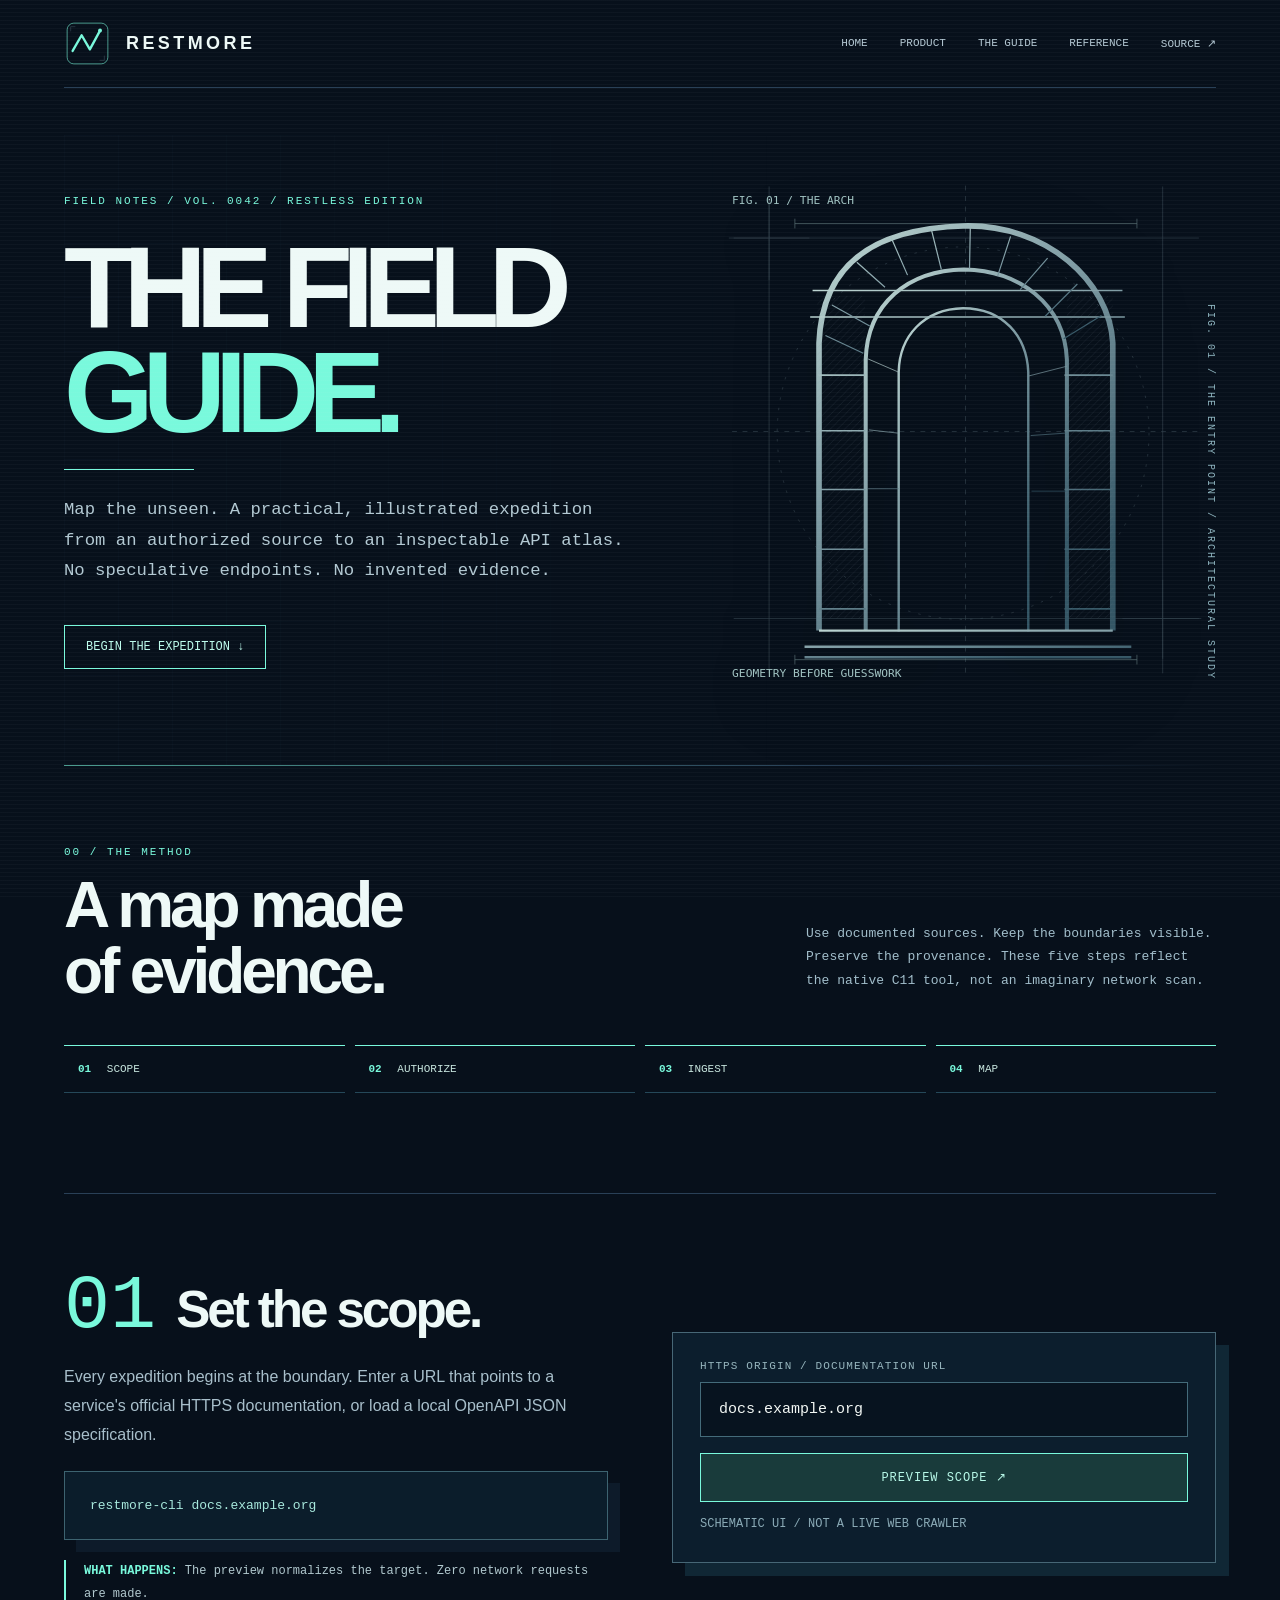
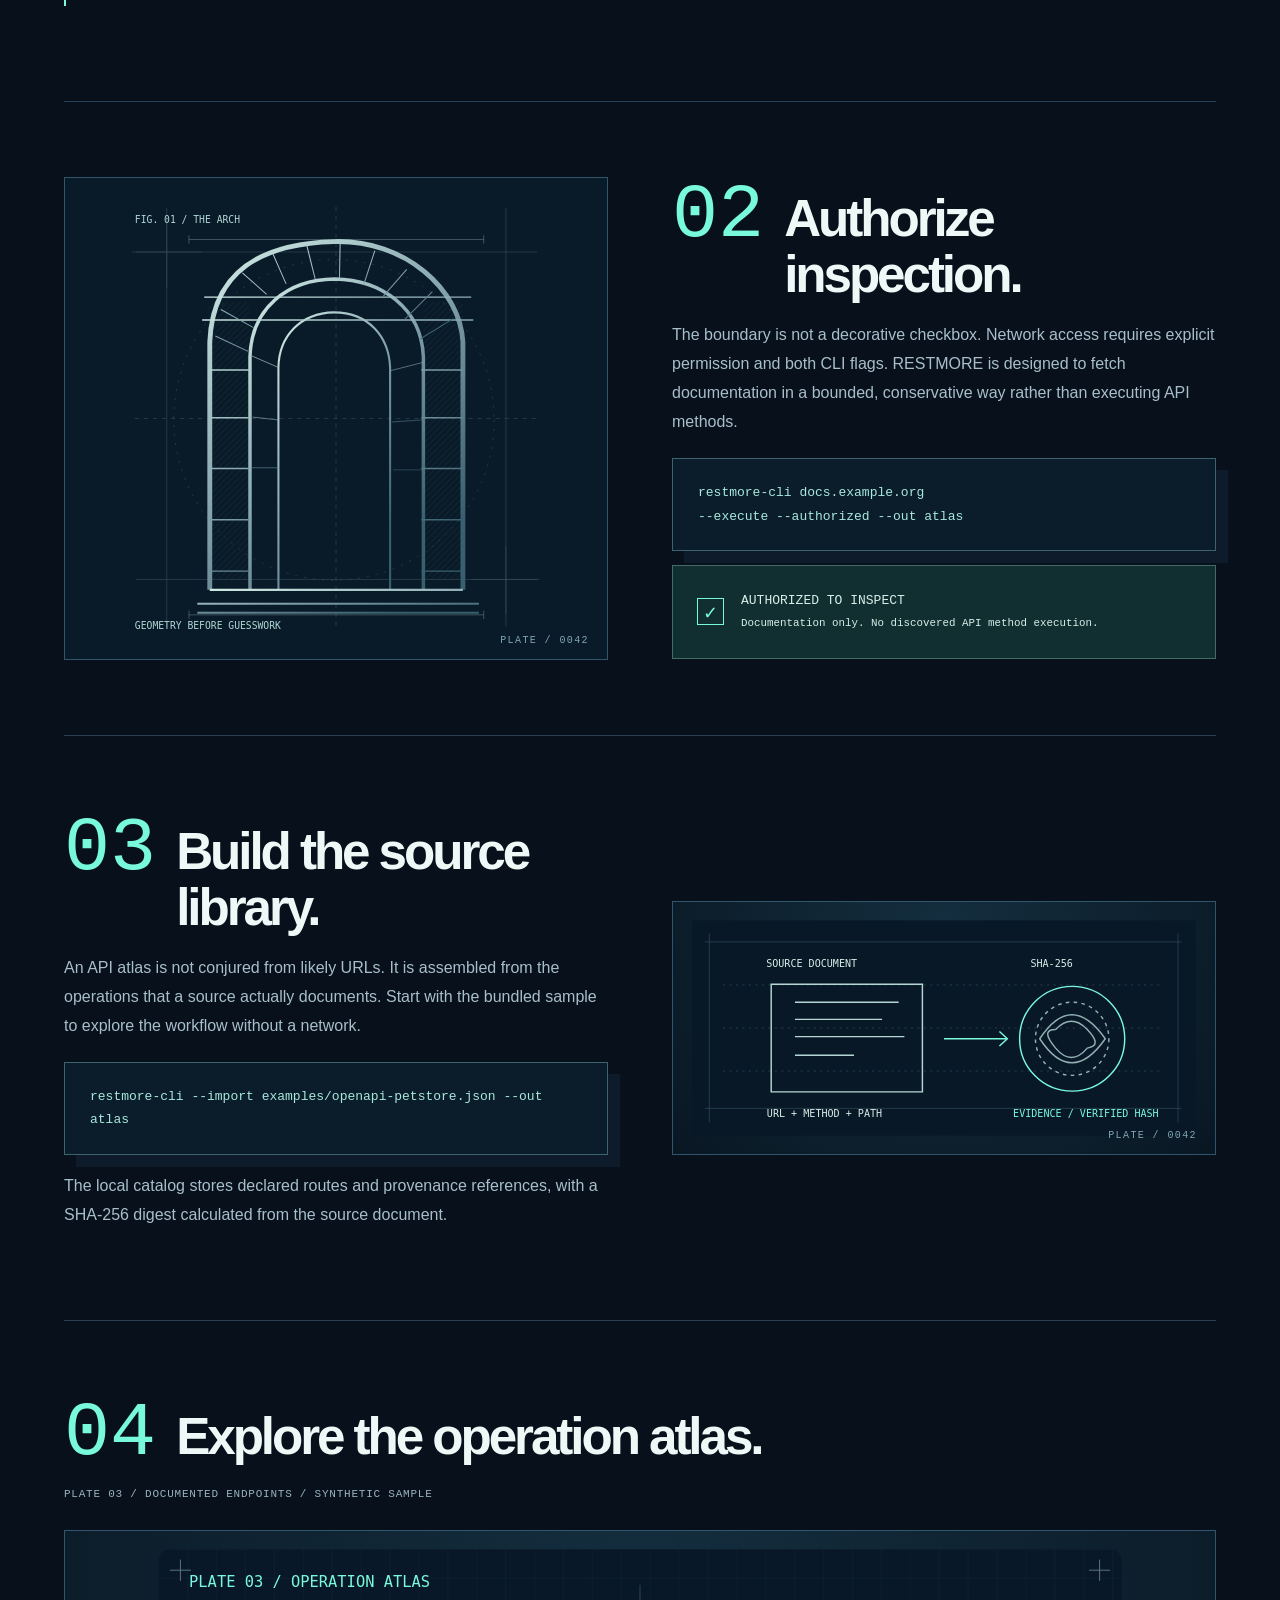
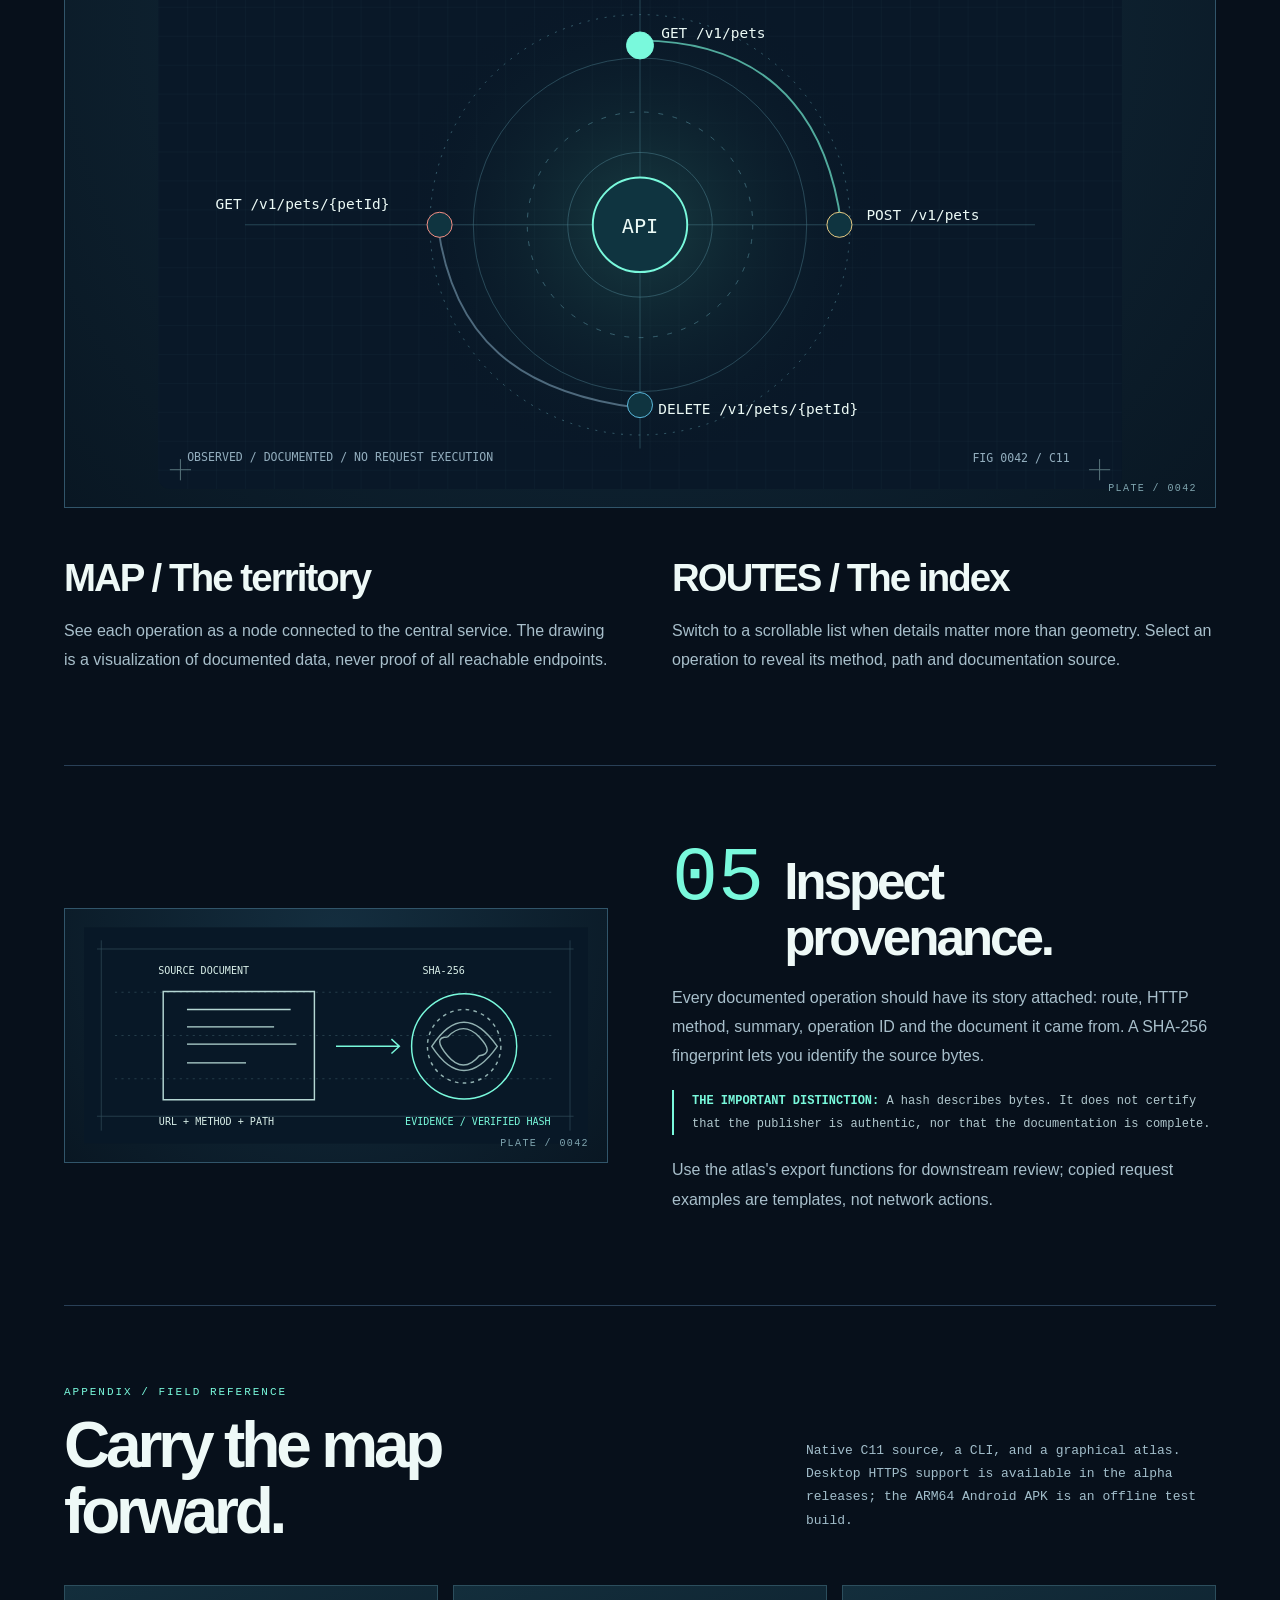
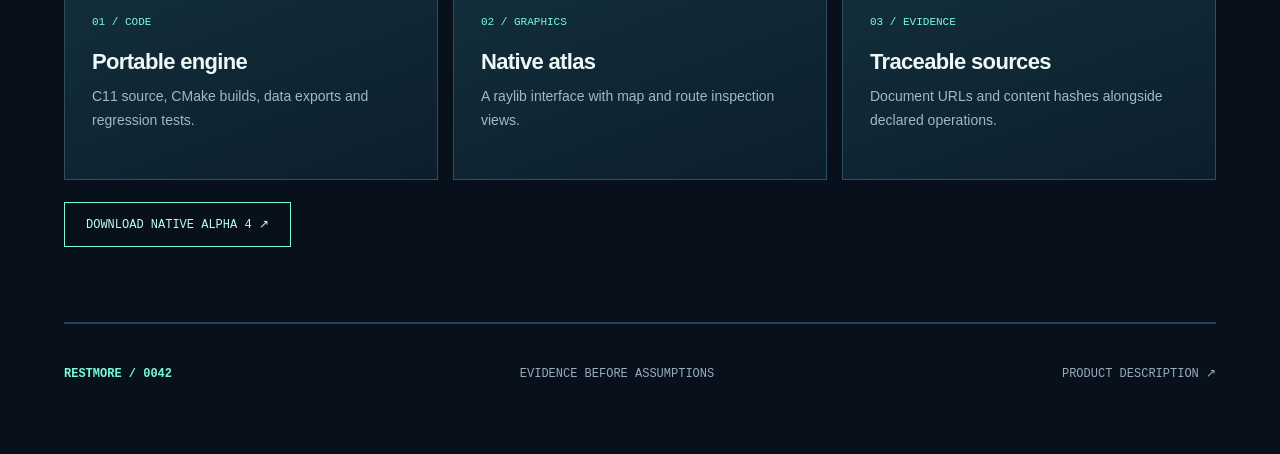
==== docs/field-guide.html @ 2415a2fb "docs: deliver fully styled illustrated field guide and editorial product page" ====
<!doctype html>
<html lang="en"><head><meta charset="utf-8"><meta name="viewport" content="width=device-width,initial-scale=1"><meta name="theme-color" content="#07101b"><meta name="description" content="A five-step illustrated RESTMORE field guide. Scope, authorize, import, map, inspect."><title>RESTMORE / Illustrated Field Guide 0042</title><link rel="icon" href="assets/restmore-mark.svg" type="image/svg+xml"><link rel="stylesheet" href="style.css"><link rel="stylesheet" href="editorial.css"></head>
<body class="editorial-page"><div class="editorial-shell"><header class="editorial-header"><a class="editorial-brand" href="./"><img src="assets/restmore-mark.svg" alt="">RESTMORE</a><nav class="editorial-nav" aria-label="Primary"><a href="./">HOME</a><a href="product.html">PRODUCT</a><a href="#guide">THE GUIDE</a><a href="#reference">REFERENCE</a><a href="https://github.com/bspippi1337/restmore">SOURCE ↗</a></nav></header>
<main><div class="editorial-hero"><div><div class="editorial-eyebrow">FIELD NOTES / VOL. 0042 / RESTLESS EDITION</div><h1>THE FIELD<br><em>GUIDE.</em></h1><div class="line"></div><p>Map the unseen. A practical, illustrated expedition from an authorized source to an inspectable API atlas. No speculative endpoints. No invented evidence.</p><a href="#guide" class="editorial-link">BEGIN THE EXPEDITION ↓</a></div><div class="editorial-hero-art"><img src="assets/engraved-arch.svg" alt="Pencil-style elevation study of a classical arch, representing the entrance to a documented API."><span class="vertical-note">FIG. 01 / THE ENTRY POINT / ARCHITECTURAL STUDY</span></div></div>
<div class="editorial-rule"></div>
<section class="editorial-section" id="guide"><div class="editorial-section-header"><div><span class="editorial-eyebrow">00 / THE METHOD</span><h2>A map made<br>of evidence.</h2></div><p>Use documented sources. Keep the boundaries visible. Preserve the provenance. These five steps reflect the native C11 tool, not an imaginary network scan.</p></div><div class="editorial-steps"><span><b>01</b> SCOPE</span><span><b>02</b> AUTHORIZE</span><span><b>03</b> INGEST</span><span><b>04</b> MAP</span></div></section>
<section class="editorial-section" id="scope"><div class="editorial-grid"><div class="editorial-copy"><div class="editorial-step-title"><span class="step-no">01</span><h2>Set the scope.</h2></div><p>Every expedition begins at the boundary. Enter a URL that points to a service's official HTTPS documentation, or load a local OpenAPI JSON specification.</p><div class="editorial-code"><code>restmore-cli docs.example.org</code></div><div class="editorial-note"><b>WHAT HAPPENS:</b> The preview normalizes the target. Zero network requests are made.</div></div><div class="editorial-ui"><label>HTTPS ORIGIN / DOCUMENTATION URL</label><div class="fake-field">docs.example.org</div><div class="fake-button">PREVIEW SCOPE ↗</div><div class="editorial-small">SCHEMATIC UI / NOT A LIVE WEB CRAWLER</div></div></div></section>
<section class="editorial-section" id="authorization"><div class="editorial-grid"><div class="editorial-plate arch"><img src="assets/engraved-arch.svg" alt="Pencil and coordinate illustration of the boundary into a documented territory."></div><div class="editorial-copy"><div class="editorial-step-title"><span class="step-no">02</span><h2>Authorize inspection.</h2></div><p>The boundary is not a decorative checkbox. Network access requires explicit permission and both CLI flags. RESTMORE is designed to fetch documentation in a bounded, conservative way rather than executing API methods.</p><div class="editorial-code"><code>restmore-cli docs.example.org<br> --execute --authorized --out atlas</code></div><div class="editorial-check"><span class="tick">✓</span><span>AUTHORIZED TO INSPECT<br><small>Documentation only. No discovered API method execution.</small></span></div></div></div></section>
<section class="editorial-section" id="ingest"><div class="editorial-grid"><div class="editorial-copy"><div class="editorial-step-title"><span class="step-no">03</span><h2>Build the source library.</h2></div><p>An API atlas is not conjured from likely URLs. It is assembled from the operations that a source actually documents. Start with the bundled sample to explore the workflow without a network.</p><div class="editorial-code"><code>restmore-cli --import examples/openapi-petstore.json --out atlas</code></div><p>The local catalog stores declared routes and provenance references, with a SHA-256 digest calculated from the source document.</p></div><div class="editorial-plate"><img src="assets/evidence-ledger.svg" alt="Illustrated source-document ledger leading to a SHA-256 fingerprint."></div></div></section>
<section class="editorial-section" id="atlas"><div class="editorial-step-title"><span class="step-no">04</span><h2>Explore the operation atlas.</h2></div><p class="editorial-caption">PLATE 03 / DOCUMENTED ENDPOINTS / SYNTHETIC SAMPLE</p><div class="editorial-plate full"><img src="assets/atlas-plate.svg" alt="Schematic orbital operation atlas containing four documented petstore routes."></div><div class="editorial-grid" style="margin-top:35px"><div class="editorial-copy"><h3>MAP / The territory</h3><p>See each operation as a node connected to the central service. The drawing is a visualization of documented data, never proof of all reachable endpoints.</p></div><div class="editorial-copy"><h3>ROUTES / The index</h3><p>Switch to a scrollable list when details matter more than geometry. Select an operation to reveal its method, path and documentation source.</p></div></div></section>
<section class="editorial-section" id="evidence"><div class="editorial-grid"><div class="editorial-plate"><img src="assets/evidence-ledger.svg" alt="Line-drawn provenance ledger showing a source document connected to its hash."></div><div class="editorial-copy"><div class="editorial-step-title"><span class="step-no">05</span><h2>Inspect provenance.</h2></div><p>Every documented operation should have its story attached: route, HTTP method, summary, operation ID and the document it came from. A SHA-256 fingerprint lets you identify the source bytes.</p><div class="editorial-note"><b>THE IMPORTANT DISTINCTION:</b> A hash describes bytes. It does not certify that the publisher is authentic, nor that the documentation is complete.</div><p>Use the atlas's export functions for downstream review; copied request examples are templates, not network actions.</p></div></div></section>
<section class="editorial-section" id="reference"><div class="editorial-section-header"><div><span class="editorial-eyebrow">APPENDIX / FIELD REFERENCE</span><h2>Carry the map<br>forward.</h2></div><p>Native C11 source, a CLI, and a graphical atlas. Desktop HTTPS support is available in the alpha releases; the ARM64 Android APK is an offline test build.</p></div><div class="editorial-columns"><article class="editorial-feature"><span>01 / CODE</span><h3>Portable engine</h3><p>C11 source, CMake builds, data exports and regression tests.</p></article><article class="editorial-feature"><span>02 / GRAPHICS</span><h3>Native atlas</h3><p>A raylib interface with map and route inspection views.</p></article><article class="editorial-feature"><span>03 / EVIDENCE</span><h3>Traceable sources</h3><p>Document URLs and content hashes alongside declared operations.</p></article></div><a href="https://github.com/bspippi1337/restmore/releases/tag/v0.1.0-alpha.4" class="editorial-link">DOWNLOAD NATIVE ALPHA 4 ↗</a></section></main>
<footer class="editorial-footer"><strong>RESTMORE / 0042</strong><span>EVIDENCE BEFORE ASSUMPTIONS</span><a href="product.html">PRODUCT DESCRIPTION ↗</a></footer></div></body></html>
---- docs/style.css ----
:root{--bg:#07101b;--pane:#0e1b2b;--mint:#79f9dc;--text:#eef9f7;--dim:#96acbf;--line:#294057;--mono:ui-monospace,SFMono-Regular,Consolas,monospace;--sans:Inter,Arial,Helvetica,sans-serif}*{box-sizing:border-box}html{scroll-behavior:smooth}body{margin:0;background:var(--bg);color:var(--text);font-family:var(--sans);overflow-x:hidden}body:before{content:"";position:fixed;inset:0;z-index:20;pointer-events:none;opacity:.06;background-image:repeating-linear-gradient(0deg,transparent 0px,transparent 3px,#fff 4px)}a{color:inherit;text-decoration:none}.header{min-height:92px;display:flex;align-items:center;justify-content:space-between;padding:18px clamp(22px,5.5vw,90px);gap:20px;border-bottom:1px solid var(--line);position:relative;z-index:5}.brand{display:flex;align-items:center;gap:18px;font-weight:800;letter-spacing:.15em;font-size:14px}.brand small{display:block;color:var(--dim);font:9px var(--mono);margin-top:4px;letter-spacing:.13em}.sigil{font-size:31px;letter-spacing:-.16em;color:var(--mint)}.sigil span,.footer strong span{color:var(--text)}nav{display:flex;gap:clamp(16px,3vw,45px)}nav a,.version{font:11px var(--mono);color:#b4c8d3}nav a:hover,.text-link:hover{color:var(--mint)}.version{border:1px solid #3a605d;padding:12px 15px;border-radius:30px;color:var(--mint)}.hero{min-height:710px;display:grid;grid-template-columns:1.03fr .97fr;align-items:center;padding:70px clamp(22px,7vw,125px);overflow:hidden;position:relative;border-bottom:1px solid var(--line)}.hero-copy{position:relative;z-index:2}.eyebrow{color:var(--mint);font:11px var(--mono);letter-spacing:.14em}.eyebrow i{display:inline-block;width:21px;height:1px;background:var(--mint);vertical-align:middle;margin-right:10px}.hero h1{font-size:clamp(73px,10vw,160px);letter-spacing:-.105em;line-height:.83;margin:40px 0 36px;font-weight:800}.hero h1 em,h2 em{font-style:normal;color:transparent;-webkit-text-stroke:1.4px var(--mint)}.hero p{max-width:500px;color:#b7cad8;font-size:17px;line-height:1.75}.buttons{display:flex;gap:13px;flex-wrap:wrap;margin:40px 0 75px}.buttons a{font:11px var(--mono);display:flex;align-items:center;justify-content:space-between;min-width:190px;gap:28px;padding:20px 22px;transition:all .2s}.primary{background:var(--mint);color:var(--bg)}.primary:hover{background:white}.outline{border:1px solid #3b596c}.outline:hover{border-color:var(--mint)}.hero-meta{display:flex;gap:20px;flex-wrap:wrap;color:#849daf;font:10px var(--mono)}.orbital{height:530px;min-width:0;position:relative;background:linear-gradient(transparent calc(50% - 1px),#213a5038 50%,transparent calc(50% + 1px)),linear-gradient(90deg,transparent calc(50% - 1px),#213a5038 50%,transparent calc(50% + 1px))}.orbit{position:absolute;left:50%;top:50%;transform:translate(-50%,-50%);border-radius:50%;border:1px solid #3b75847a}.o1{width:265px;height:265px}.o2{width:405px;height:405px;border-style:dashed;animation:rotate 55s linear infinite}.o3{width:520px;height:520px;opacity:.45}@keyframes rotate{to{transform:translate(-50%,-50%) rotate(360deg)}}.center{width:185px;height:185px;border-radius:50%;border:1px solid var(--mint);box-shadow:0 0 65px #39dbc929,0 0 0 16px #62e8d10b;background:radial-gradient(circle at 45% 30%,#244b54,#0b1d2d 75%);display:grid;align-content:center;justify-items:center;position:absolute;left:50%;top:50%;transform:translate(-50%,-50%);z-index:2}.center b{font-size:58px;letter-spacing:-.13em}.center small{font:9px var(--mono);color:var(--mint);letter-spacing:.15em}.node{position:absolute;width:11px;height:11px;background:var(--mint);border-radius:50%;box-shadow:0 0 18px var(--mint);z-index:3}.n1{left:14%;top:24%}.n2{right:10%;top:28%}.n3{left:23%;bottom:13%}.n4{right:22%;bottom:9%}.datum{position:absolute;font:10px var(--mono);color:#789cac}.d1{top:13%;right:7%}.d2{bottom:12%;left:0}.ribbon{white-space:nowrap;overflow:hidden;background:#101f2d;border-bottom:1px solid var(--line);padding:20px 0;font:11px var(--mono);letter-spacing:.14em;text-align:center;color:#a8c2cf}.ribbon b{color:var(--mint);margin:0 18px}.section{padding:120px clamp(22px,7vw,125px);border-bottom:1px solid var(--line)}.section-head{display:flex;justify-content:space-between;align-items:end;gap:45px;margin-bottom:54px}.section-head>p{max-width:390px;color:var(--dim);font-size:15px;line-height:1.8}h2{font-size:clamp(49px,6.5vw,95px);line-height:1;letter-spacing:-.075em;margin:25px 0 0}.cards{display:grid;grid-template-columns:repeat(3,1fr);gap:16px}.cards article{min-height:335px;border:1px solid #2b4658;background:linear-gradient(145deg,#132638,#0b1725);padding:32px;display:flex;flex-direction:column}.index,.cards footer{font:10px var(--mono);color:var(--mint);letter-spacing:.12em}.symbol{font-size:60px;color:var(--mint);margin:28px 0 18px}.cards h3{font-size:24px;letter-spacing:-.04em;margin:0}.cards p{font-size:14px;line-height:1.7;color:#a8beca}.cards footer{margin-top:auto;padding-top:25px;color:#7d9da8}.interface{background:#0a1522}.app{border:1px solid #35546a;background:#0c1826;box-shadow:0 40px 110px #0008}.app-title{padding:16px 22px;border-bottom:1px solid #2a4355;display:flex;gap:24px;align-items:center;font:11px var(--mono);letter-spacing:.07em;color:#b8ccd4}.app-title>span{display:flex;gap:6px}.app-title i{width:8px;height:8px;border:1px solid #729eaf;border-radius:50%}.app-title small{margin-left:auto;color:#628a9e}.app-inner{display:grid;grid-template-columns:207px 1fr;min-height:610px}.app aside{border-right:1px solid #293e50;padding:30px 16px;display:flex;flex-direction:column;gap:8px}.app aside>div:not(.sidebar-label):not(.sidebar-status){padding:13px;border-radius:4px;font:12px var(--mono);color:#829eaf}.app aside .active{background:#24483f;color:var(--mint)!important}.sidebar-label{font:10px var(--mono);color:#708e9c;padding:5px 13px 22px}.sidebar-status{margin-top:auto;font:10px var(--mono);color:var(--mint);padding:15px}.canvas{padding:26px 30px;min-width:0}.canvas-top{display:flex;justify-content:space-between;align-items:center}.canvas-top small,.canvas label{font:10px var(--mono);color:#7d9bb0;letter-spacing:.09em}.canvas h3{font-size:28px;letter-spacing:-.05em;margin:8px 0 28px}.switch{border:1px solid #314b5d;padding:3px;display:flex}.switch button{background:transparent;border:0;color:#8ba8b7;padding:9px 17px;font:10px var(--mono)}.switch button.selected{background:#2d534d;color:var(--mint)}.target{display:flex;gap:10px;margin:12px 0 22px}.target input{flex:1;min-width:0;background:#0b1520;color:white;border:1px solid #3d596c;padding:16px;font:14px var(--mono);outline:none}.target input:focus{border-color:var(--mint)}.target button{background:var(--mint);border:0;color:#081520;padding:0 18px;font:11px var(--mono);font-weight:700}.stats{display:grid;grid-template-columns:repeat(4,1fr);border:1px solid #2b4557;margin-bottom:18px}.stats>div{padding:18px 20px;border-right:1px solid #2b4557}.stats>div:last-child{border:0}.stats small{display:block;color:#809ead;font:9px var(--mono)}.stats strong{display:block;font:26px var(--mono);margin-top:10px}.stats .mint{color:var(--mint);font-size:18px}.viz{background:radial-gradient(ellipse at 52% 45%,#173241,#0a1522 70%);border:1px solid #294459;min-height:320px}.viz-label{display:flex;justify-content:space-between;color:#88a9b7;font:10px var(--mono);padding:17px 20px}.viz-label span{color:var(--mint)}svg{display:block;width:100%;height:285px}.list{border:1px solid #294459;min-height:320px;padding:20px}.list>div{padding:12px;border-bottom:1px solid #263b4f;font:12px var(--mono);display:flex;gap:18px}.method{min-width:58px;color:var(--mint)}.bottom{display:flex;justify-content:space-between;font:10px var(--mono);color:var(--mint);padding-top:18px}.bottom span{color:#829eaf}.disclaimer{font:11px/1.7 var(--mono);color:#7893a3;margin-top:18px}.architecture{display:grid;grid-template-columns:1fr 1fr;gap:80px;align-items:center}.architecture p{color:#a6bdca;line-height:1.8;max-width:440px}.text-link{display:inline-block;color:var(--mint);margin-top:22px;font:12px var(--mono)}.terminal{background:#0c1928;border:1px solid #38556a;box-shadow:20px 20px 0 #102235}.terminal-title{border-bottom:1px solid #2d4658;padding:19px 24px;font:11px var(--mono)}.terminal-title span{float:right;color:var(--mint)}.terminal pre{overflow:auto;padding:22px 26px;font:12px/2 var(--mono);color:#d2ece6}.terminal pre span{color:#7395a6}.terminal-end{padding:18px 24px;border-top:1px solid #2d4658;font:10px var(--mono);color:var(--mint)}.footer{padding:45px clamp(22px,7vw,125px);display:flex;align-items:center;justify-content:space-between;gap:20px;font:11px var(--mono);color:#94adbb}.footer strong{font:35px var(--sans);letter-spacing:-.15em;color:var(--mint)}.footer a{color:var(--mint)}@media(max-width:1050px){.header nav{display:none}.hero{grid-template-columns:1fr}.orbital{position:absolute;width:550px;right:-230px;opacity:.45}.hero-copy{max-width:650px}.cards{grid-template-columns:1fr}.cards article{min-height:280px}.architecture{grid-template-columns:1fr}.section-head{display:block}.app-inner{grid-template-columns:1fr}.app aside{display:none}}@media(max-width:600px){.hero{min-height:680px;padding-top:90px}.hero h1{font-size:clamp(62px,15vw,96px)}.hero p{font-size:15px}.orbital{right:-330px}.hero-meta{gap:12px}.section{padding-top:80px;padding-bottom:80px}.canvas{padding:16px}.app-title{font-size:9px}.app-title small{display:none}.stats>div{padding:10px}.stats strong{font-size:18px}.stats small{font-size:8px}.target{display:block}.target input{width:100%;margin-bottom:9px}.target button{padding:14px;width:100%}.canvas h3{font-size:23px}.viz-label{font-size:8px;gap:12px}.bottom{display:block}.bottom span{display:block;margin-top:8px}.footer{flex-wrap:wrap}.ribbon{font-size:9px}}@media(prefers-reduced-motion:reduce){*,*:before,*:after{animation:none!important;scroll-behavior:auto!important}}

/* 05 / Native release showroom: high-contrast, responsive, honest status */
.download-section{background:linear-gradient(180deg,#08121e,#0b1b2b)}
.download-grid{display:grid;grid-template-columns:repeat(4,minmax(0,1fr));gap:14px}
.download-card{position:relative;display:flex;flex-direction:column;min-height:325px;padding:29px 25px 24px;border:1px solid #335064;background:radial-gradient(circle at 100% 0%,#173747 0,#112435 36%,#0c1a28 100%);transition:transform .22s ease,border-color .22s ease,box-shadow .22s ease;overflow:hidden}
.download-card:before{content:"";position:absolute;inset:0 auto 0 0;width:3px;background:var(--mint);transform:scaleY(0);transform-origin:bottom;transition:transform .23s ease}
.download-card:hover,.download-card:focus-visible{transform:translateY(-4px);border-color:var(--mint);box-shadow:0 25px 65px #0006;outline:none}
.download-card:hover:before,.download-card:focus-visible:before{transform:scaleY(1)}
.download-card .platform{font:10px var(--mono);color:var(--mint);letter-spacing:.12em}
.download-card .platform-mark{font-size:55px;color:#9ef6e0;opacity:.86;line-height:1.2;margin:27px 0 5px}
.download-card strong{font-size:27px;letter-spacing:-.055em}
.download-card p{font-size:13px;line-height:1.7;color:#9eb7c5;margin-bottom:30px}
.download-card .download-link{font:11px var(--mono);color:var(--mint);margin-top:auto}
.download-disclaimer{color:#91aaba;font:11px/1.9 var(--mono);margin-top:24px;letter-spacing:.025em}
.download-disclaimer a{color:var(--mint);text-decoration:underline;text-decoration-color:#427368;text-underline-offset:4px}
@media(max-width:1140px){.download-grid{grid-template-columns:repeat(2,minmax(0,1fr))}}
@media(max-width:610px){.download-grid{grid-template-columns:1fr}.download-card{min-height:265px}.download-card .platform-mark{margin:15px 0 3px;font-size:45px}}
@media(prefers-reduced-motion:reduce){.download-card{transition:none}.download-card:hover,.download-card:focus-visible{transform:none}}
---- docs/editorial.css ----
/* RESTMORE / FIELD NOTES. Original editorial system, local resources only. */
.editorial-page{background:#07101b;color:#eef9f7}
.editorial-shell{max-width:1520px;margin:auto;padding:0 clamp(20px,5vw,82px)}
.editorial-header{min-height:88px;display:flex;justify-content:space-between;align-items:center;gap:20px;border-bottom:1px solid #294057}
.editorial-brand{display:flex;align-items:center;gap:15px;letter-spacing:.19em;font-weight:750;font-size:18px}
.editorial-brand img{width:47px;height:47px}
.editorial-nav{display:flex;gap:clamp(14px,3vw,32px);flex-wrap:wrap;font:12px var(--mono);color:#a6c2cc}
.editorial-nav a:hover,.editorial-nav a:focus-visible{color:#79f9dc}
.editorial-page a:focus-visible{outline:2px solid #79f9dc;outline-offset:5px}
.editorial-hero{position:relative;display:grid;grid-template-columns:minmax(0,1.1fr) minmax(240px,.9fr);gap:40px;min-height:560px;align-items:center;padding-block:85px 75px;isolation:isolate}
.editorial-hero::before{content:"";position:absolute;inset:7% 0 0;background-image:linear-gradient(#28445c38 1px,transparent 1px),linear-gradient(90deg,#28445c38 1px,transparent 1px);background-size:54px 54px;mask-image:linear-gradient(to right,#0005,transparent 65%);z-index:-1}
.editorial-eyebrow{font:11px/1.6 var(--mono);letter-spacing:.18em;color:#79f9dc}
.editorial-hero h1{font-size:clamp(65px,9vw,142px);line-height:.91;letter-spacing:-.095em;margin:24px 0 24px;max-width:910px}
.editorial-hero h1 em{color:#79f9dc;font-style:normal}
.editorial-hero p{max-width:560px;color:#b3c9d3;font:clamp(15px,1.35vw,19px)/1.75 var(--mono)}
.editorial-hero .line{height:1px;width:130px;background:#79f9dc;margin:25px 0}
.editorial-hero-art{align-self:stretch;display:flex;align-items:center;justify-content:center;position:relative;min-height:350px}
.editorial-hero-art img{width:100%;height:100%;max-height:550px;object-fit:contain;filter:drop-shadow(0 25px 45px #0008);opacity:.9}
.editorial-hero-art .vertical-note{position:absolute;right:0;bottom:10px;writing-mode:vertical-rl;color:#8eb4bf;letter-spacing:.2em;font:10px var(--mono)}
.editorial-page .editorial-rule{height:1px;background:linear-gradient(90deg,#79f9dc99,#294057 65%,transparent)}
.editorial-section{padding:75px 0;border-bottom:1px solid #294057}
.editorial-section-header{display:flex;justify-content:space-between;align-items:end;gap:25px;margin-bottom:40px}
.editorial-section-header h2{font-size:clamp(34px,5vw,70px);letter-spacing:-.065em;line-height:1.03;margin:12px 0 0}
.editorial-section-header p{font:13px/1.8 var(--mono);color:#a2becb;max-width:410px}
.editorial-section-header .number{color:#79f9dc;font:17px var(--mono);letter-spacing:.13em}
.editorial-grid{display:grid;grid-template-columns:minmax(0,1fr) minmax(0,1fr);gap:clamp(22px,5vw,78px);align-items:center}
.editorial-copy h3{font-size:clamp(28px,3vw,48px);letter-spacing:-.05em;margin:13px 0 15px}
.editorial-copy p{color:#a8bfcb;line-height:1.82;max-width:590px;font-size:16px}
.editorial-copy strong{color:#e5f9f4}
.editorial-caption{font:11px/1.9 var(--mono);color:#9ab3c0;letter-spacing:.07em}
.editorial-code{border:1px solid #3d6370;background:#0b1d2b;padding:22px 25px;overflow:auto;margin:22px 0 14px;box-shadow:12px 12px 0 #0d1b2a}
.editorial-code code{font:13px/1.8 var(--mono);color:#a8e9dd}
.editorial-plate{border:1px solid #31556a;background:radial-gradient(circle at 50% 10%,#142e3f,#091723);padding:18px;position:relative}
.editorial-plate::after{content:"PLATE  /  0042";position:absolute;right:18px;bottom:13px;color:#80a6b0;font:10px var(--mono);letter-spacing:.14em}
.editorial-plate img{width:100%;max-height:440px;object-fit:contain;display:block}
.editorial-plate.arch{background:#091b29}
.editorial-plate.arch img{max-height:445px}
.editorial-plate.full{max-width:1200px;margin:25px auto 0}
.editorial-plate.full img{max-height:540px}
.editorial-ui{background:#0c1e2d;border:1px solid #476776;padding:27px;box-shadow:13px 13px 0 #102735}
.editorial-ui label{display:block;margin:0 0 10px;font:11px var(--mono);color:#97b6be;letter-spacing:.1em}
.editorial-ui .fake-field{border:1px solid #446b7a;padding:18px;color:#f2f7f4;font:15px var(--mono);margin-bottom:16px;background:#07131f}
.editorial-ui .fake-button{display:block;background:#193b3b;border:1px solid #79f9dc;color:#b8f9e9;font:12px var(--mono);letter-spacing:.08em;text-align:center;padding:16px}
.editorial-check{padding:24px;border:1px solid #436b68;background:#112e30;display:flex;gap:17px;align-items:center}
.editorial-check .tick{width:27px;height:27px;border:1px solid #79f9dc;display:grid;place-items:center;color:#79f9dc;flex:none;font-size:18px}
.editorial-check span{font:13px/1.7 var(--mono);color:#d8efe9}
.editorial-small{color:#8babb7;font:12px/1.6 var(--mono);margin-top:13px}
.editorial-quote{font:clamp(23px,3.7vw,47px)/1.33 var(--mono);color:#edf7f5;margin:0;padding:20px 0;max-width:950px;letter-spacing:-.04em}
.editorial-quote em{color:#79f9dc;font-style:normal}
.editorial-columns{display:grid;grid-template-columns:repeat(3,minmax(0,1fr));gap:15px}
.editorial-feature{padding:25px 27px;background:linear-gradient(160deg,#132e3c,#0c1e2b);border:1px solid #2c4e5d;min-height:195px}
.editorial-feature span{color:#79f9dc;font:11px var(--mono)}
.editorial-feature h3{font-size:22px;letter-spacing:-.03em;margin:20px 0 10px}
.editorial-feature p{color:#9ebbc5;line-height:1.7;font-size:14px;margin:0}
.editorial-footer{display:flex;justify-content:space-between;align-items:center;gap:24px;padding:42px 0 60px;color:#96adba;font:12px var(--mono);border-top:1px solid #294057}
.editorial-footer strong{color:#79f9dc}
.editorial-link{display:inline-block;border:1px solid #79f9dc;color:#bdfced;padding:14px 21px;font:12px var(--mono);margin-top:22px}
.editorial-link:hover,.editorial-link:focus-visible{background:#143c40}
.editorial-step-title{display:flex;align-items:baseline;gap:20px}
.editorial-step-title .step-no{color:#79f9dc;font:clamp(45px,6vw,81px)/1 var(--mono)}
.editorial-step-title h2{margin:0;font-size:clamp(29px,4vw,52px);line-height:1.1;letter-spacing:-.06em}
.editorial-note{font:12px/1.9 var(--mono);color:#b1c8ce;border-left:2px solid #79f9dc;padding-left:18px;margin:20px 0}
.editorial-note b{color:#79f9dc}
.editorial-steps{display:grid;grid-template-columns:repeat(4,1fr);gap:10px;margin:25px 0}
.editorial-steps span{padding:17px 14px;border-top:1px solid #79f9dc;border-bottom:1px solid #254859;color:#c8e6df;font:11px var(--mono)}
.editorial-steps b{color:#79f9dc;margin-right:9px}
@media(max-width:900px){.editorial-hero{grid-template-columns:1fr;padding-block:65px}.editorial-hero-art{height:300px}.editorial-grid{grid-template-columns:1fr}.editorial-grid .editorial-plate:first-child{order:1}.editorial-section-header{display:block}.editorial-columns{grid-template-columns:1fr 1fr}.editorial-steps{grid-template-columns:1fr 1fr}}
@media(max-width:560px){.editorial-header{align-items:flex-start;padding-top:18px;flex-wrap:wrap}.editorial-nav{padding-bottom:20px}.editorial-hero{min-height:0}.editorial-hero h1{font-size:clamp(56px,13vw,85px)}.editorial-section{padding:54px 0}.editorial-columns{grid-template-columns:1fr}.editorial-steps{grid-template-columns:1fr 1fr}.editorial-step-title{gap:12px}.editorial-code{padding:14px}.editorial-code code{font-size:11px}.editorial-footer{display:block}.editorial-footer>*{display:block;margin-bottom:10px}}
@media print{.editorial-page{color:#111;background:white}.editorial-hero{min-height:auto}.editorial-section{break-inside:avoid;padding-block:25px}.editorial-plate,.editorial-feature,.editorial-ui{box-shadow:none}.editorial-nav{display:none}}
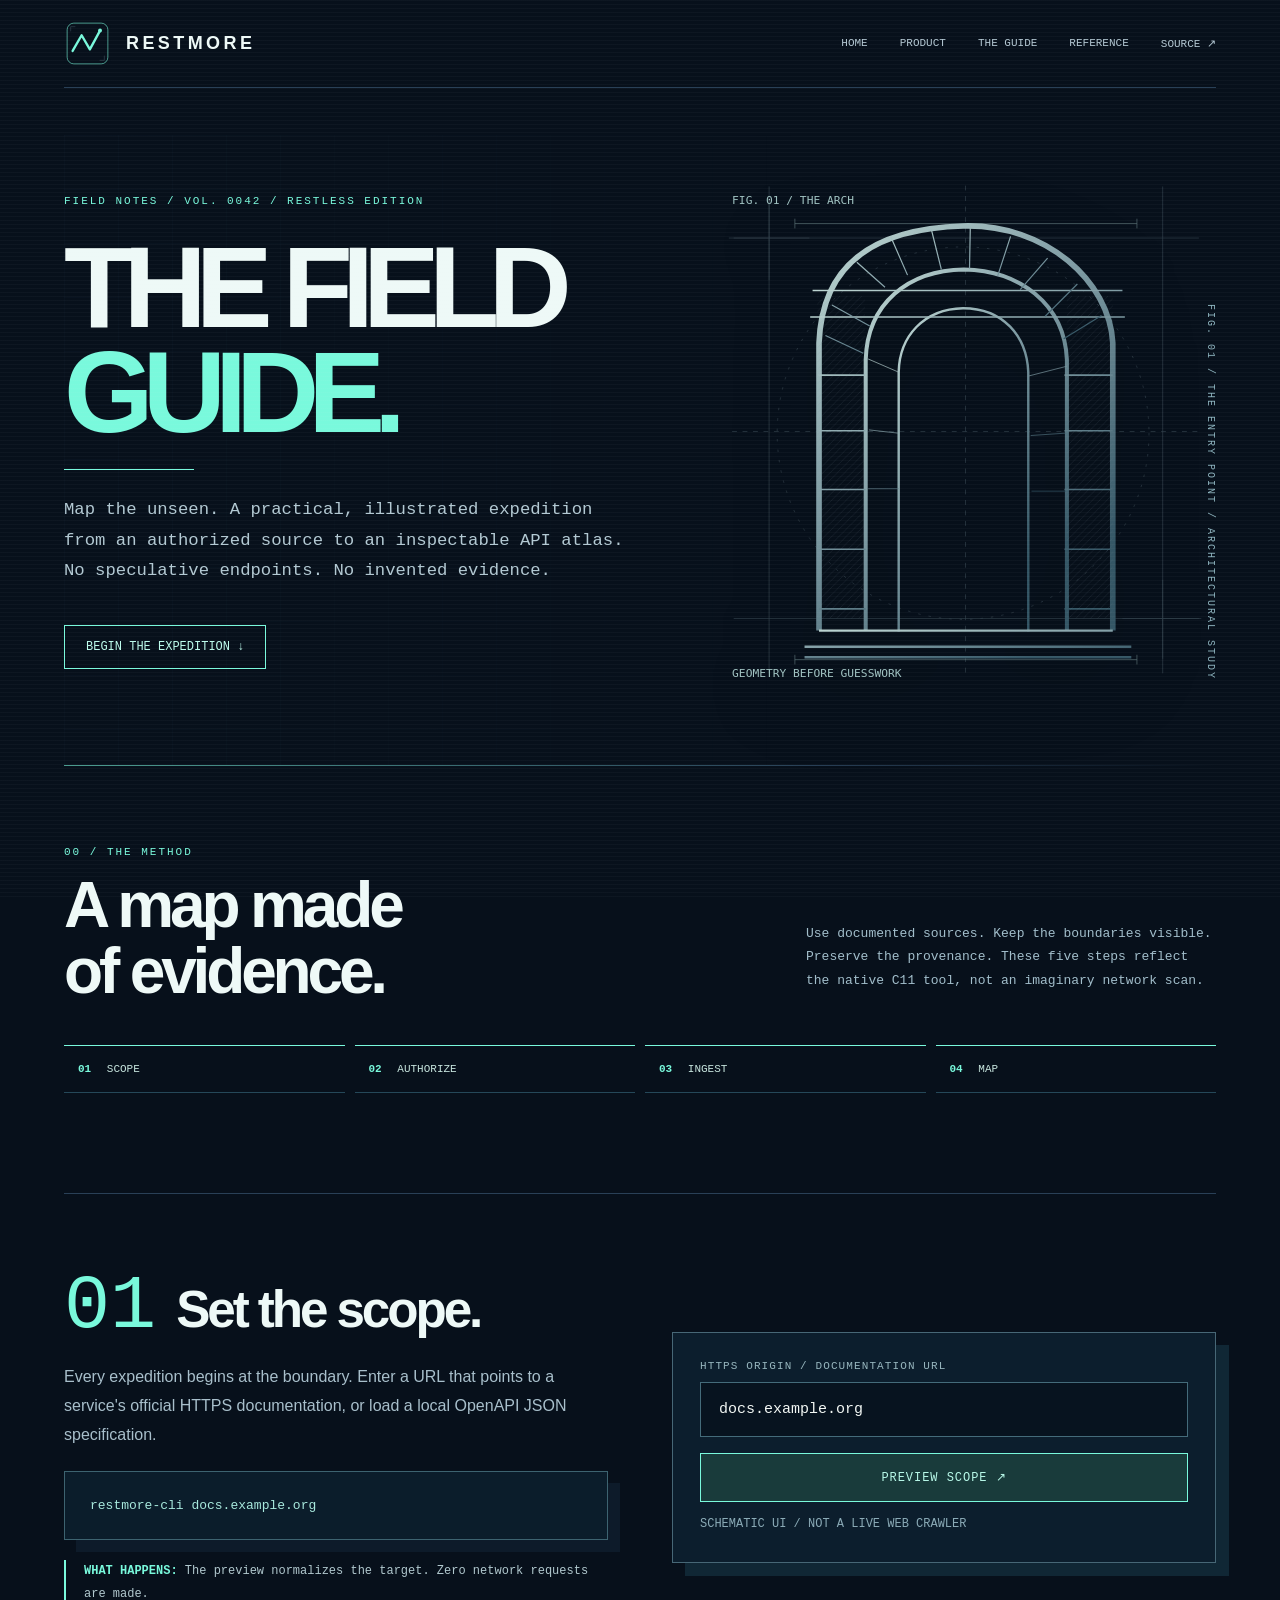
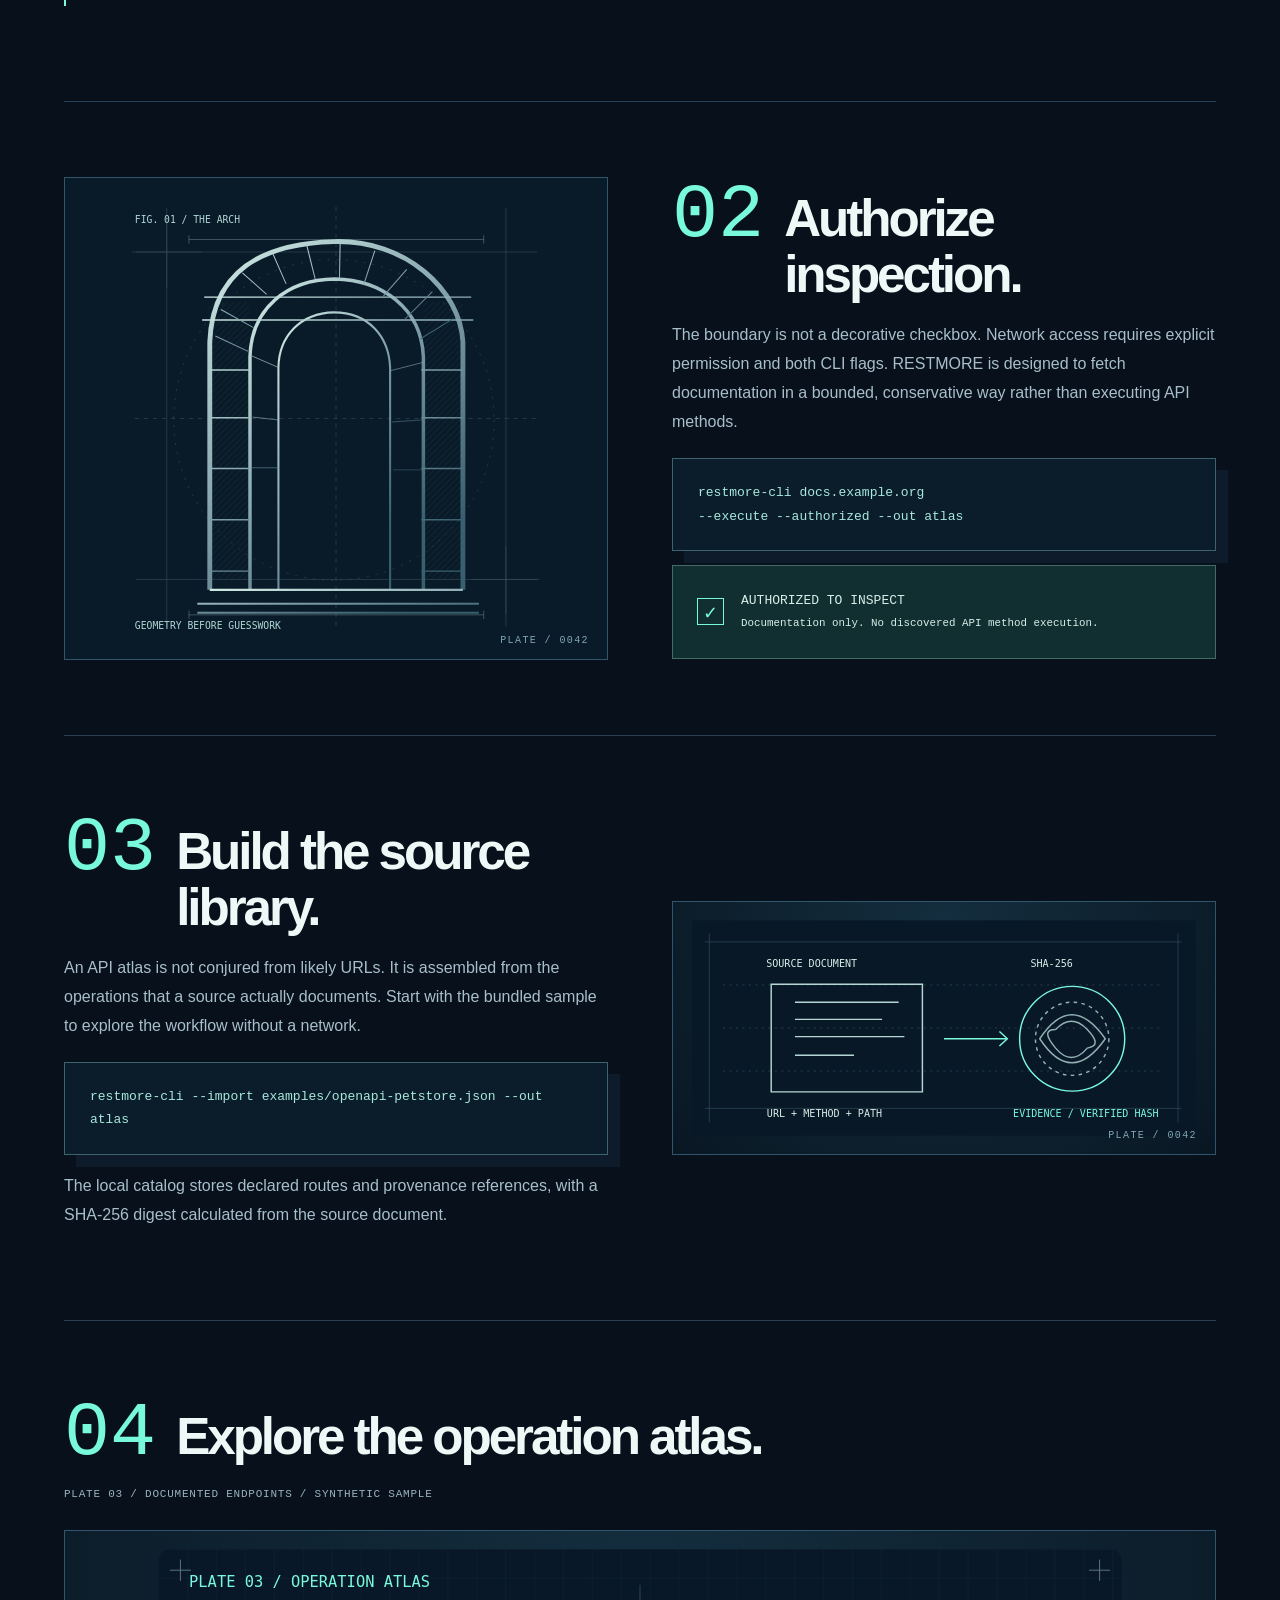
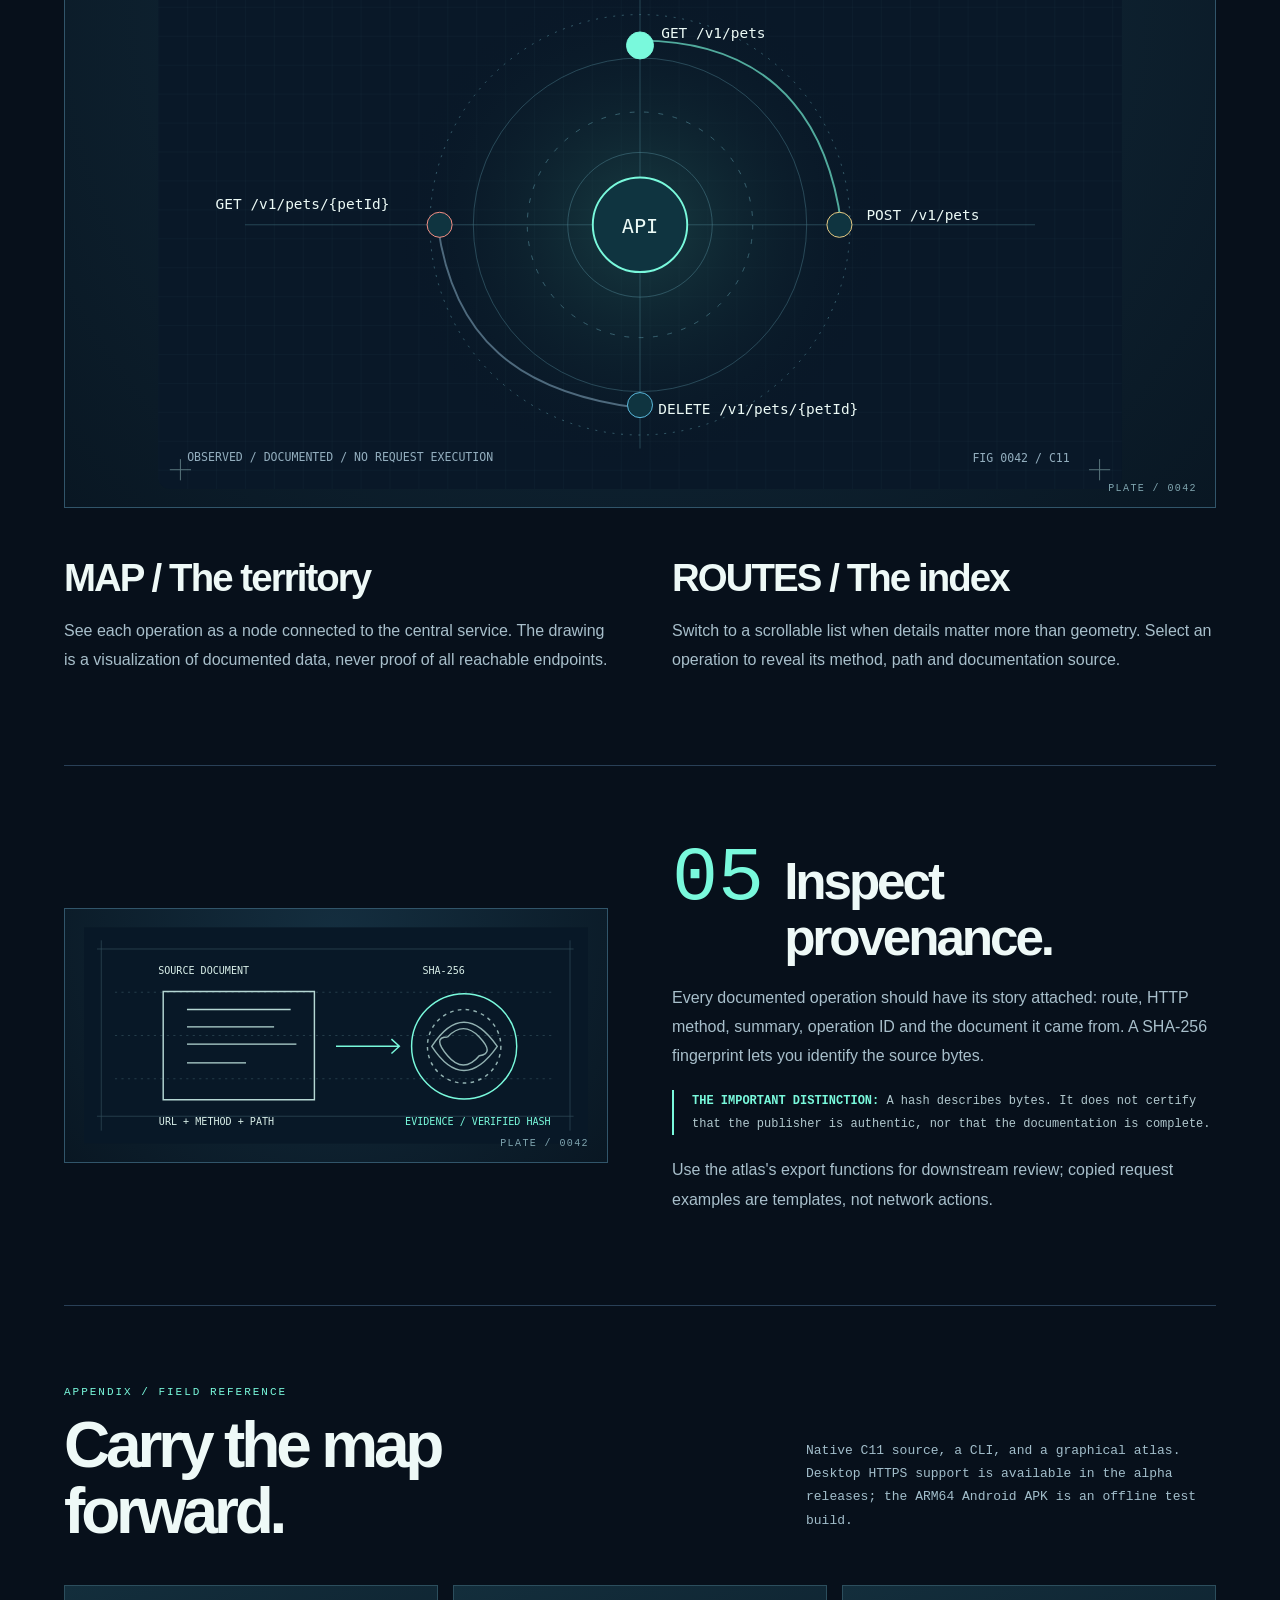
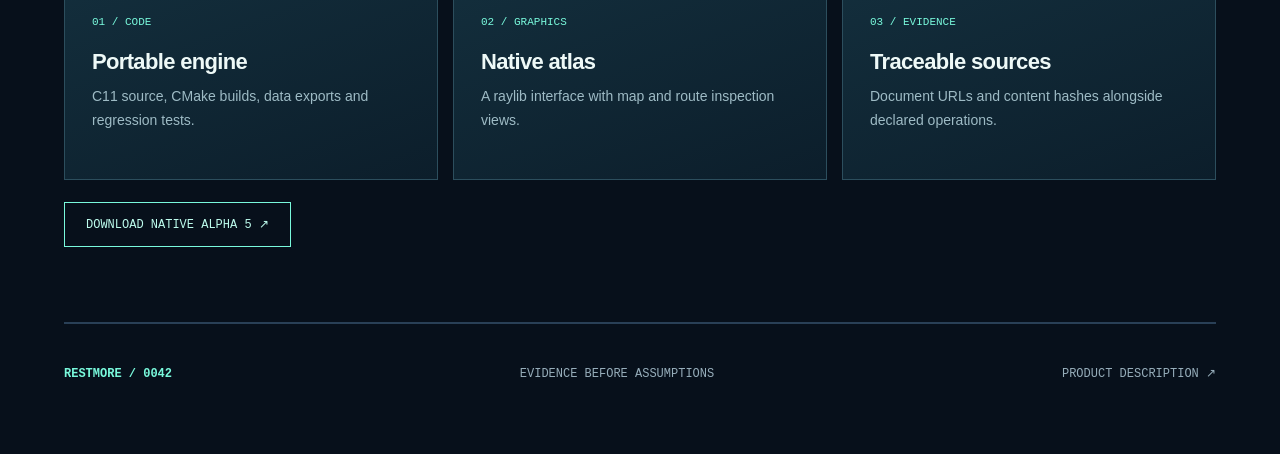
==== commit 5258679c: "docs: synchronize docs/field-guide.html with shipped Alpha 5" ====
--- a/docs/field-guide.html
+++ b/docs/field-guide.html
@@ -9,5 +9,5 @@
 <section class="editorial-section" id="ingest"><div class="editorial-grid"><div class="editorial-copy"><div class="editorial-step-title"><span class="step-no">03</span><h2>Build the source library.</h2></div><p>An API atlas is not conjured from likely URLs. It is assembled from the operations that a source actually documents. Start with the bundled sample to explore the workflow without a network.</p><div class="editorial-code"><code>restmore-cli --import examples/openapi-petstore.json --out atlas</code></div><p>The local catalog stores declared routes and provenance references, with a SHA-256 digest calculated from the source document.</p></div><div class="editorial-plate"><img src="assets/evidence-ledger.svg" alt="Illustrated source-document ledger leading to a SHA-256 fingerprint."></div></div></section>
 <section class="editorial-section" id="atlas"><div class="editorial-step-title"><span class="step-no">04</span><h2>Explore the operation atlas.</h2></div><p class="editorial-caption">PLATE 03 / DOCUMENTED ENDPOINTS / SYNTHETIC SAMPLE</p><div class="editorial-plate full"><img src="assets/atlas-plate.svg" alt="Schematic orbital operation atlas containing four documented petstore routes."></div><div class="editorial-grid" style="margin-top:35px"><div class="editorial-copy"><h3>MAP / The territory</h3><p>See each operation as a node connected to the central service. The drawing is a visualization of documented data, never proof of all reachable endpoints.</p></div><div class="editorial-copy"><h3>ROUTES / The index</h3><p>Switch to a scrollable list when details matter more than geometry. Select an operation to reveal its method, path and documentation source.</p></div></div></section>
 <section class="editorial-section" id="evidence"><div class="editorial-grid"><div class="editorial-plate"><img src="assets/evidence-ledger.svg" alt="Line-drawn provenance ledger showing a source document connected to its hash."></div><div class="editorial-copy"><div class="editorial-step-title"><span class="step-no">05</span><h2>Inspect provenance.</h2></div><p>Every documented operation should have its story attached: route, HTTP method, summary, operation ID and the document it came from. A SHA-256 fingerprint lets you identify the source bytes.</p><div class="editorial-note"><b>THE IMPORTANT DISTINCTION:</b> A hash describes bytes. It does not certify that the publisher is authentic, nor that the documentation is complete.</div><p>Use the atlas's export functions for downstream review; copied request examples are templates, not network actions.</p></div></div></section>
-<section class="editorial-section" id="reference"><div class="editorial-section-header"><div><span class="editorial-eyebrow">APPENDIX / FIELD REFERENCE</span><h2>Carry the map<br>forward.</h2></div><p>Native C11 source, a CLI, and a graphical atlas. Desktop HTTPS support is available in the alpha releases; the ARM64 Android APK is an offline test build.</p></div><div class="editorial-columns"><article class="editorial-feature"><span>01 / CODE</span><h3>Portable engine</h3><p>C11 source, CMake builds, data exports and regression tests.</p></article><article class="editorial-feature"><span>02 / GRAPHICS</span><h3>Native atlas</h3><p>A raylib interface with map and route inspection views.</p></article><article class="editorial-feature"><span>03 / EVIDENCE</span><h3>Traceable sources</h3><p>Document URLs and content hashes alongside declared operations.</p></article></div><a href="https://github.com/bspippi1337/restmore/releases/tag/v0.1.0-alpha.4" class="editorial-link">DOWNLOAD NATIVE ALPHA 4 ↗</a></section></main>
+<section class="editorial-section" id="reference"><div class="editorial-section-header"><div><span class="editorial-eyebrow">APPENDIX / FIELD REFERENCE</span><h2>Carry the map<br>forward.</h2></div><p>Native C11 source, a CLI, and a graphical atlas. Desktop HTTPS support is available in the alpha releases; the ARM64 Android APK is an offline test build.</p></div><div class="editorial-columns"><article class="editorial-feature"><span>01 / CODE</span><h3>Portable engine</h3><p>C11 source, CMake builds, data exports and regression tests.</p></article><article class="editorial-feature"><span>02 / GRAPHICS</span><h3>Native atlas</h3><p>A raylib interface with map and route inspection views.</p></article><article class="editorial-feature"><span>03 / EVIDENCE</span><h3>Traceable sources</h3><p>Document URLs and content hashes alongside declared operations.</p></article></div><a href="https://github.com/bspippi1337/restmore/releases/tag/v0.1.0-alpha.5" class="editorial-link">DOWNLOAD NATIVE ALPHA 5 ↗</a></section></main>
 <footer class="editorial-footer"><strong>RESTMORE / 0042</strong><span>EVIDENCE BEFORE ASSUMPTIONS</span><a href="product.html">PRODUCT DESCRIPTION ↗</a></footer></div></body></html>
--- a/docs/style.css
+++ b/docs/style.css
@@ -17,3 +17,74 @@
 @media(max-width:1140px){.download-grid{grid-template-columns:repeat(2,minmax(0,1fr))}}
 @media(max-width:610px){.download-grid{grid-template-columns:1fr}.download-card{min-height:265px}.download-card .platform-mark{margin:15px 0 3px;font-size:45px}}
 @media(prefers-reduced-motion:reduce){.download-card{transition:none}.download-card:hover,.download-card:focus-visible{transform:none}}
+
+/* 0042 / The architect's edition: product introduction + field notes */
+.header .brand-mark{display:block;width:44px;height:44px;flex:none;filter:drop-shadow(0 0 12px #79f9dc31)}
+.hero-engraving{position:absolute;left:-9%;bottom:-17%;width:35%;max-width:430px;opacity:.19;pointer-events:none;filter:contrast(1.15)}
+.hero-terrain{position:absolute;top:0;right:-6%;width:59%;opacity:.27;pointer-events:none;filter:drop-shadow(0 0 32px #70d8c513)}
+.hero:after{content:"";position:absolute;left:0;top:30px;height:calc(100% - 60px);width:100%;background-image:linear-gradient(#45607513 1px,transparent 1px),linear-gradient(90deg,#45607513 1px,transparent 1px);background-size:45px 45px;z-index:0;pointer-events:none}
+.hero .orbital{z-index:1}
+.hero .hero-copy{z-index:2}
+.showcase{background:radial-gradient(ellipse at 44% 42%,#153542,#07101b 65%);padding:110px clamp(22px,7vw,125px) 125px;border-bottom:1px solid #294057}
+.showcase-heading{display:grid;grid-template-columns:minmax(0,1fr) minmax(0,.65fr);align-items:end;gap:34px 55px;margin-bottom:40px}
+.showcase-heading .eyebrow{grid-column:1/-1}
+.showcase-heading h2{margin:0;line-height:1.05}
+.showcase-heading p{font:15px/1.83 var(--mono);color:#abc4ce;max-width:520px;margin:0}
+.showcase-link{color:#79f9dc;grid-column:2;justify-self:start;font:12px var(--mono);margin-top:-15px;border-bottom:1px solid #4a877f;padding-bottom:10px}
+.showcase-link:hover,.showcase-link:focus-visible{color:#fff;border-color:#79f9dc}
+.showcase-frame{position:relative;background:#05121e;border:1px solid #557d84;box-shadow:0 35px 100px #000a,0 0 55px #79f9dc10;padding:17px;overflow:hidden}
+.showcase-frame:before{content:"";position:absolute;inset:7px;border:1px solid #79f9dc26;pointer-events:none}
+.showcase-frame>img{display:block;width:100%;height:auto;box-shadow:0 8px 35px #0009}
+.showcase-frame-footer{display:flex;justify-content:space-between;gap:16px;flex-wrap:wrap;font:10px var(--mono);letter-spacing:.1em;color:#8ab1bb;padding:18px 8px 2px}
+.showcase-frame-footer span:last-child{color:#79f9dc}
+.field-notes{background:radial-gradient(ellipse at 100% 0,#193e41 0%,#091724 48%,#07101b 100%)}
+.field-notes-grid{display:grid;grid-template-columns:repeat(2,minmax(0,1fr));gap:24px}
+.field-note{display:grid;grid-template-columns:40% 60%;min-height:310px;border:1px solid #365965;background:linear-gradient(135deg,#0d2835,#091723);transition:border-color .18s ease,transform .18s ease;overflow:hidden}
+.field-note:hover,.field-note:focus-visible{border-color:#79f9dc;transform:translateY(-3px);outline:none}
+.field-note-art{background:linear-gradient(145deg,#132e3a,#091622);position:relative;overflow:hidden;border-right:1px solid #365965}
+.field-note-art:after{content:"FIG. 0042";position:absolute;left:18px;bottom:16px;color:#79f9dc;font:10px var(--mono);letter-spacing:.11em}
+.field-note-art img{display:block;width:100%;height:100%;max-height:390px;object-fit:contain;opacity:.82;transition:transform .25s ease}
+.field-note:hover img{transform:scale(1.045)}
+.field-note-body{padding:33px 33px 26px;display:flex;flex-direction:column}
+.field-note-body>span{color:#79f9dc;letter-spacing:.13em;font:11px var(--mono)}
+.field-note h3{font-size:clamp(24px,2.6vw,37px);line-height:1.1;letter-spacing:-.055em;margin:20px 0 18px}
+.field-note p{font:13px/1.85 var(--mono);color:#aac3ce;margin:0}
+.field-note strong{margin-top:auto;padding-top:30px;font:11px var(--mono);color:#79f9dc;letter-spacing:.075em}
+.footer{column-gap:28px}
+@media(max-width:1150px){.field-notes-grid{grid-template-columns:1fr}.field-note{min-height:265px}.showcase-heading{grid-template-columns:1fr 1fr}}
+@media(max-width:780px){.showcase{padding:72px 22px 86px}.showcase-heading{display:block}.showcase-heading h2{margin:18px 0 24px}.showcase-heading p{margin-bottom:20px}.showcase-link{display:inline-block;margin:0 0 24px}.showcase-frame{padding:5px}.showcase-frame-footer{font-size:9px}.field-note{grid-template-columns:35% 65%}.field-note-body{padding:22px}.hero-engraving{opacity:.095;left:-24%;width:70%}.hero-terrain{opacity:.16;width:100%;right:-48%}}
+@media(max-width:530px){.field-note{display:flex;flex-direction:column}.field-note-art{height:200px;border-right:0;border-bottom:1px solid #365965}.field-note-art img{max-height:200px}.field-note-body{min-height:240px}.field-note h3{font-size:29px}.showcase-frame-footer{display:block}.showcase-frame-footer span{display:block;margin-bottom:7px}}
+@media(prefers-reduced-motion:reduce){.field-note,.field-note img{transition:none!important}.field-note:hover,.field-note:focus-visible{transform:none}.field-note:hover img{transform:none}}
+
+/* Native-aligned three-column interactive atlas with an honest synthetic inspector */
+.app-inner{grid-template-columns:175px minmax(0,1fr) minmax(240px,280px)}
+.app aside{padding:26px 10px}
+.app aside>div:not(.sidebar-label):not(.sidebar-status){font-size:11px}
+.app .canvas{padding:22px;min-width:0}
+.web-inspector{padding:26px 21px 20px;border-left:1px solid #2c4d5e;background:linear-gradient(165deg,#0f2637,#0a1623);min-width:0}
+.web-inspector h3{font-size:22px;line-height:1.1;letter-spacing:-.035em;margin:22px 0 11px}
+.web-inspector .inspector-intro{font:11px/1.7 var(--mono);color:#9cb5bf;margin-bottom:23px}
+.inspector-method-row{display:flex;flex-wrap:wrap;gap:11px;align-items:center;border-top:1px solid #3b5967;border-bottom:1px solid #3b5967;padding:18px 0}
+.inspector-method{color:#79f9dc;background:#143b39;border:1px solid #79f9dc;padding:6px 8px;font:12px var(--mono)}
+.inspector-method[data-method=POST]{color:#e9c078;border-color:#e9c078;background:#43372035}
+.inspector-method[data-method=DELETE]{color:#ff9387;border-color:#ff9387;background:#43282235}
+.inspector-method[data-method=PATCH]{color:#b1a4ff;border-color:#b1a4ff;background:#2d294835}
+.inspector-method-row code{font:12px/1.5 var(--mono);color:#edf7f3;overflow-wrap:anywhere}
+.web-inspector dl{margin:0}
+.web-inspector dt{font:10px var(--mono);letter-spacing:.09em;color:#9cb5bf;margin:17px 0 8px}
+.web-inspector dd{font:12px/1.6 var(--mono);color:#edf6f3;margin:0;padding:0 0 15px;border-bottom:1px solid #2d4857;overflow-wrap:anywhere}
+.web-inspector dd.inspector-caution{color:#e9c078}
+.web-inspector .inspector-note{font:10px/1.75 var(--mono);color:#93adb9;margin:16px 0}
+.copy-template{background:#133839;border:1px solid #79f9dc;padding:12px 10px;color:#d5fbec;cursor:pointer;font:10px var(--mono);width:100%}
+.copy-template:hover,.copy-template:focus-visible{background:#1b5350;outline:2px solid #79f9dc;outline-offset:2px}
+.inspector-template{display:block;overflow-wrap:anywhere;color:#7babb1;font:10px/1.6 var(--mono);margin:11px 0}
+.copy-status{display:block;min-height:18px;font:10px var(--mono);color:#79f9dc}
+.list .route-item{width:100%;display:flex;gap:15px;text-align:left;align-items:center;background:#102232;color:#d9efe9;border:1px solid #325468;margin:0 0 8px;padding:13px;cursor:pointer;font:12px var(--mono)}
+.list .route-item:hover,.list .route-item:focus-visible,.list .route-item[aria-pressed=true]{border-color:#79f9dc;background:#143c3b;outline:none}
+.list .route-item .method{min-width:58px}
+#vertices g[role=button]{cursor:pointer;outline:none}
+#vertices g[role=button]:focus-visible circle.route-node,#vertices g[role=button][data-selected=true] circle.route-node{stroke:#eef9f7;stroke-width:3}
+#vertices g[role=button]:focus-visible{filter:drop-shadow(0 0 7px #79f9dc88)}
+@media(max-width:1280px){.app-inner{grid-template-columns:145px minmax(0,1fr) 245px}.app .canvas{padding:17px}.web-inspector{padding:22px 14px}}
+@media(max-width:1120px){.app-inner{grid-template-columns:minmax(0,1fr) minmax(225px,.45fr)}.app aside{display:none}}
+@media(max-width:720px){.app-inner{display:flex;flex-direction:column}.web-inspector{border-left:0;border-top:1px solid #35576a}.web-inspector h3{margin-top:13px}.web-inspector dl{display:grid;grid-template-columns:1fr 1fr;gap:0 12px}.web-inspector .inspector-note{margin-bottom:15px}}
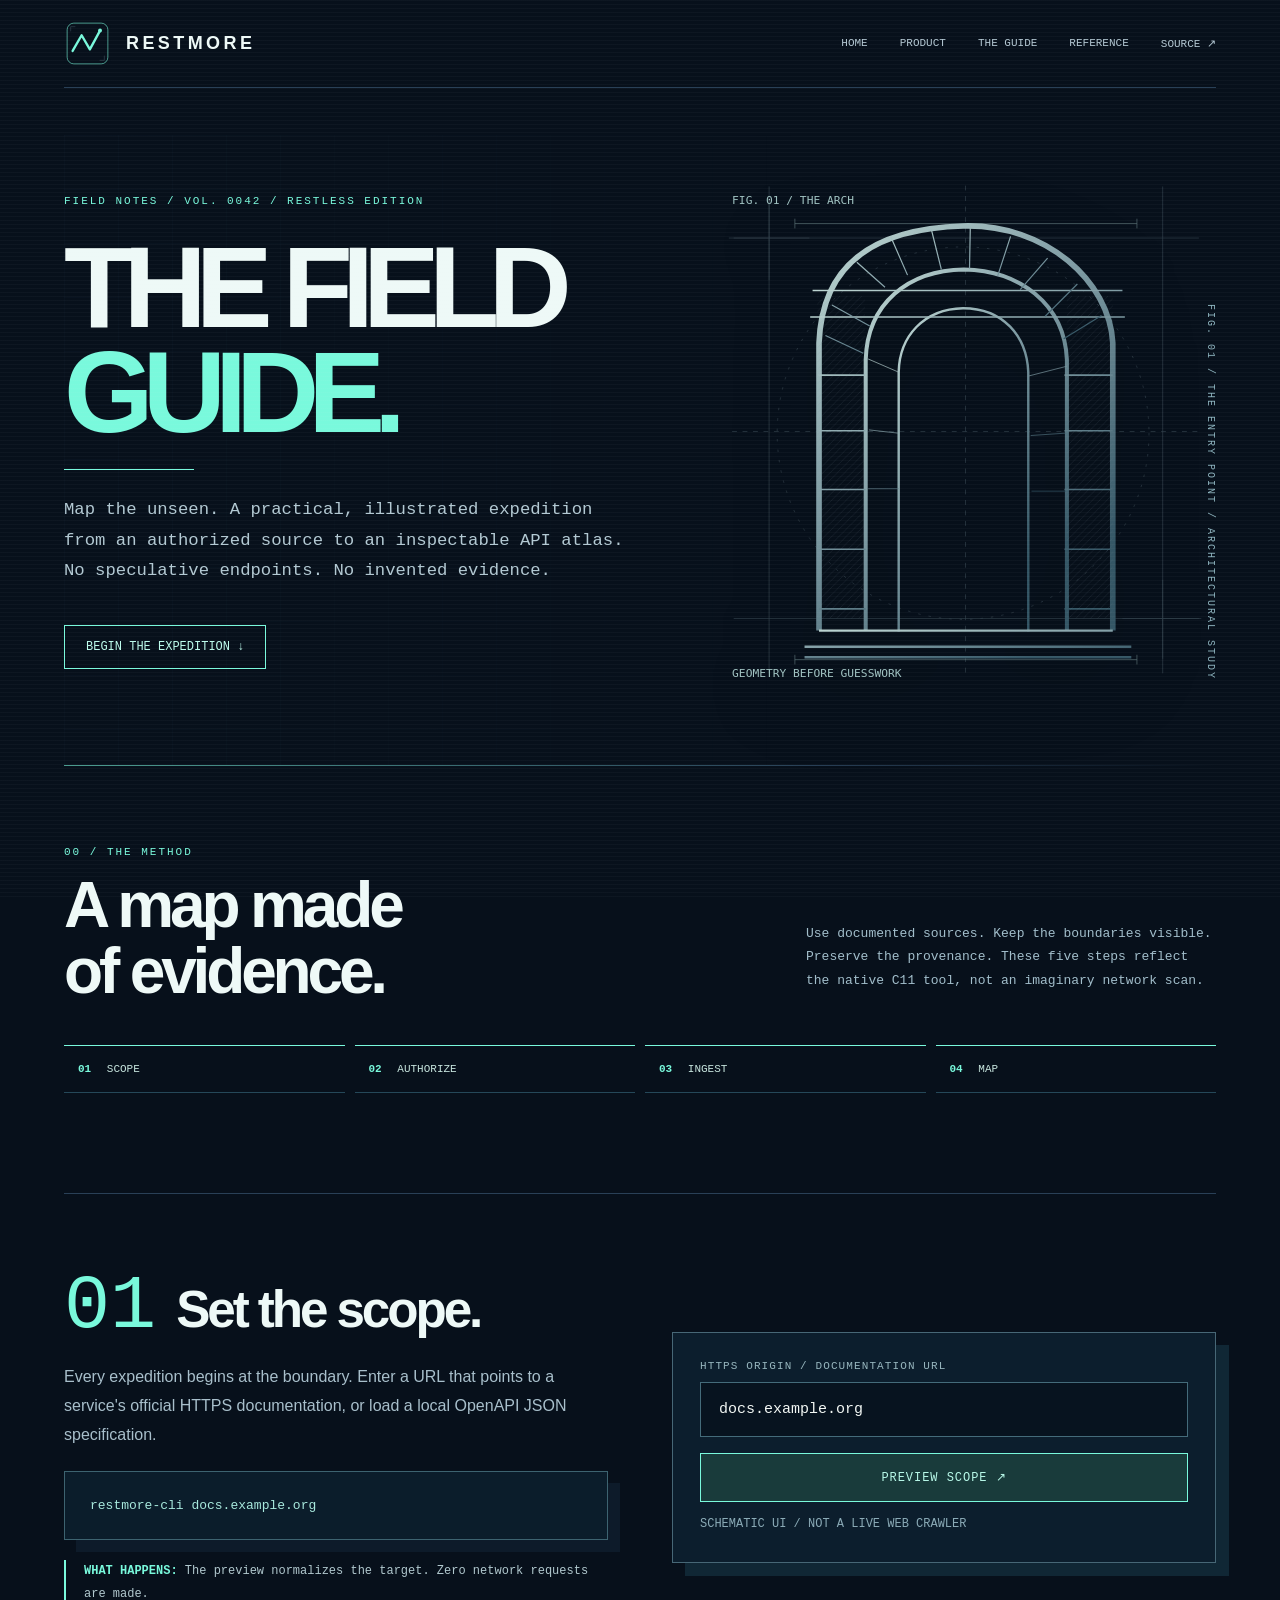
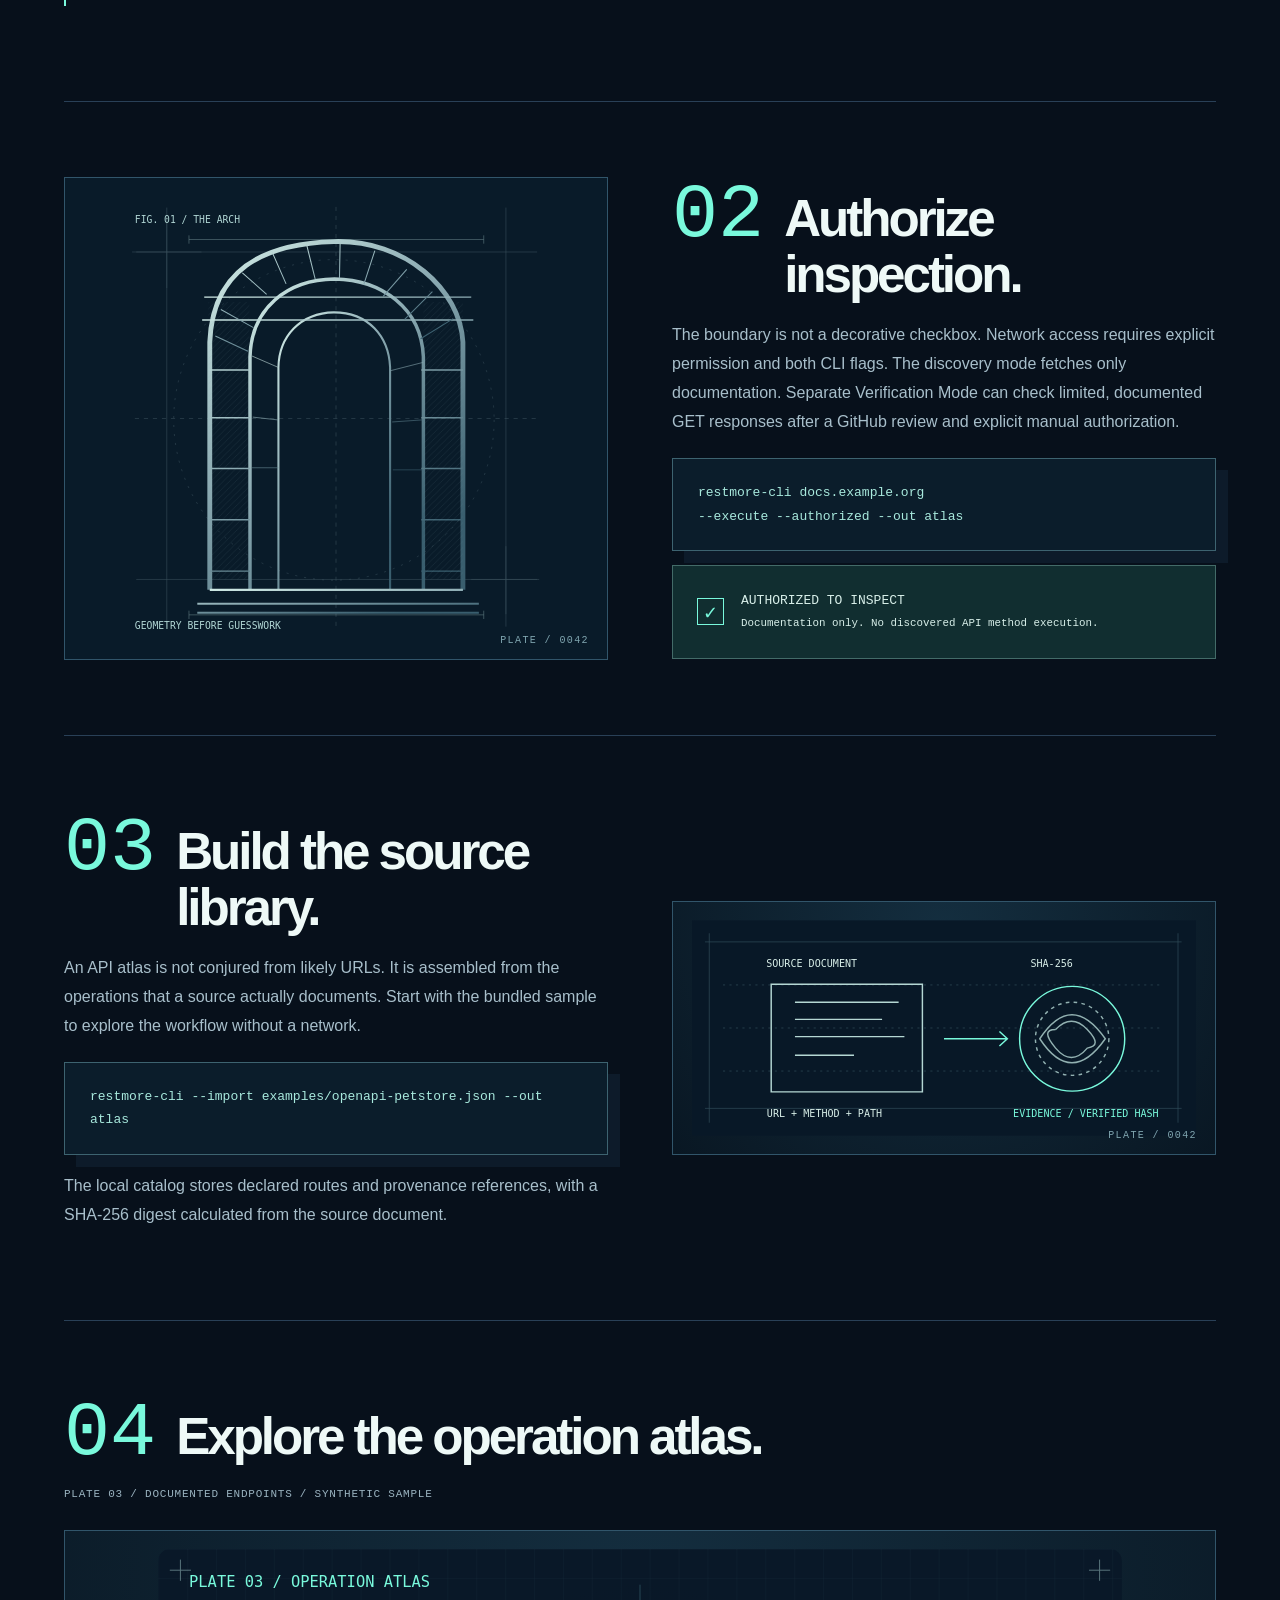
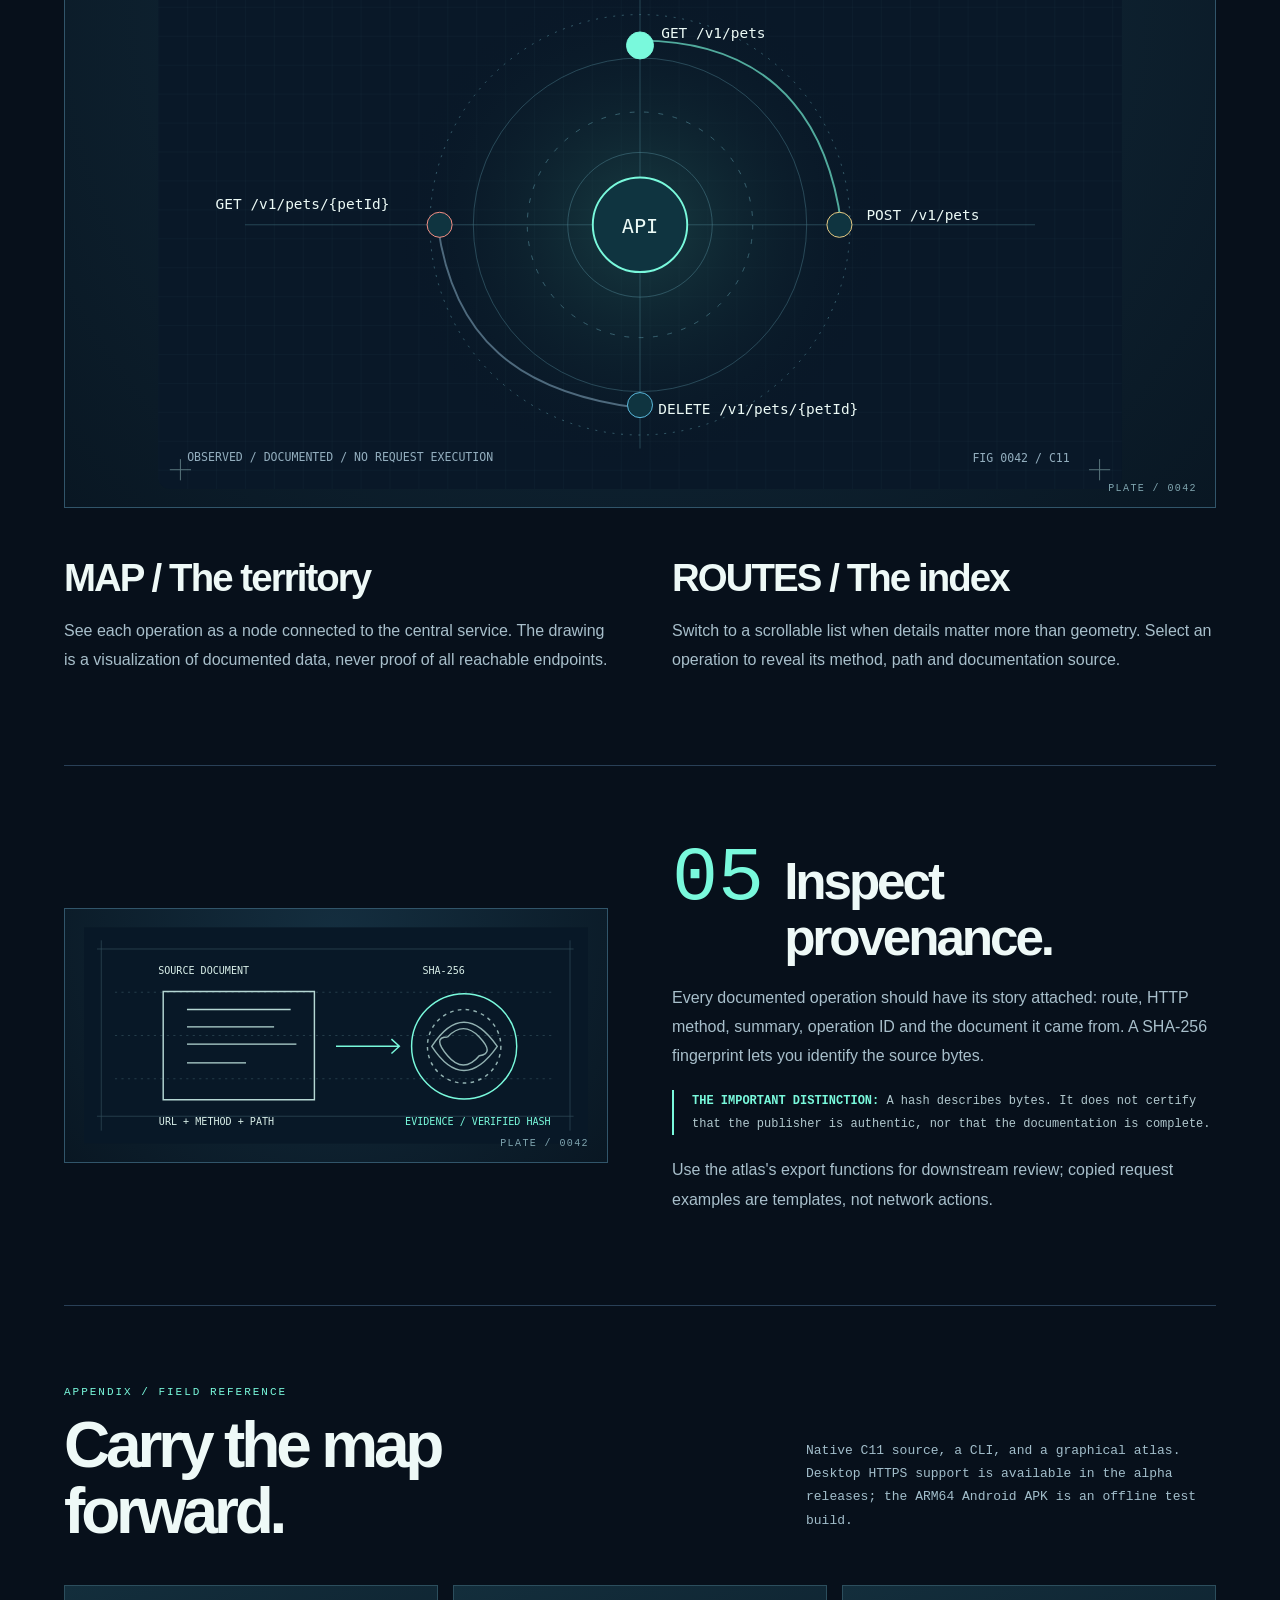
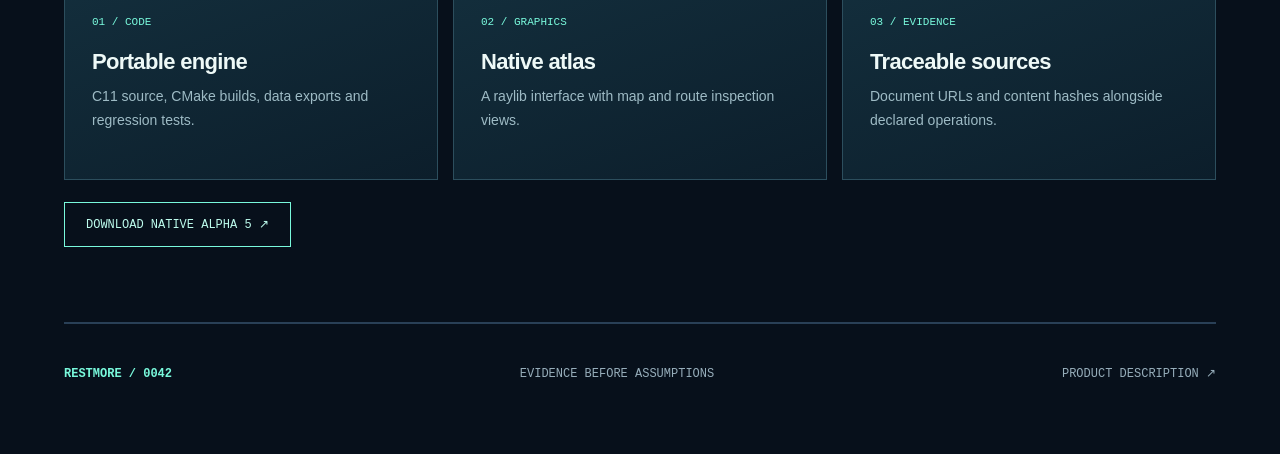
==== commit ff67ce79: "docs: document matched OpenAPI origin, GitHub-first consent and exact GET response checks" ====
--- a/docs/field-guide.html
+++ b/docs/field-guide.html
@@ -5,7 +5,7 @@
 <div class="editorial-rule"></div>
 <section class="editorial-section" id="guide"><div class="editorial-section-header"><div><span class="editorial-eyebrow">00 / THE METHOD</span><h2>A map made<br>of evidence.</h2></div><p>Use documented sources. Keep the boundaries visible. Preserve the provenance. These five steps reflect the native C11 tool, not an imaginary network scan.</p></div><div class="editorial-steps"><span><b>01</b> SCOPE</span><span><b>02</b> AUTHORIZE</span><span><b>03</b> INGEST</span><span><b>04</b> MAP</span></div></section>
 <section class="editorial-section" id="scope"><div class="editorial-grid"><div class="editorial-copy"><div class="editorial-step-title"><span class="step-no">01</span><h2>Set the scope.</h2></div><p>Every expedition begins at the boundary. Enter a URL that points to a service's official HTTPS documentation, or load a local OpenAPI JSON specification.</p><div class="editorial-code"><code>restmore-cli docs.example.org</code></div><div class="editorial-note"><b>WHAT HAPPENS:</b> The preview normalizes the target. Zero network requests are made.</div></div><div class="editorial-ui"><label>HTTPS ORIGIN / DOCUMENTATION URL</label><div class="fake-field">docs.example.org</div><div class="fake-button">PREVIEW SCOPE ↗</div><div class="editorial-small">SCHEMATIC UI / NOT A LIVE WEB CRAWLER</div></div></div></section>
-<section class="editorial-section" id="authorization"><div class="editorial-grid"><div class="editorial-plate arch"><img src="assets/engraved-arch.svg" alt="Pencil and coordinate illustration of the boundary into a documented territory."></div><div class="editorial-copy"><div class="editorial-step-title"><span class="step-no">02</span><h2>Authorize inspection.</h2></div><p>The boundary is not a decorative checkbox. Network access requires explicit permission and both CLI flags. RESTMORE is designed to fetch documentation in a bounded, conservative way rather than executing API methods.</p><div class="editorial-code"><code>restmore-cli docs.example.org<br> --execute --authorized --out atlas</code></div><div class="editorial-check"><span class="tick">✓</span><span>AUTHORIZED TO INSPECT<br><small>Documentation only. No discovered API method execution.</small></span></div></div></div></section>
+<section class="editorial-section" id="authorization"><div class="editorial-grid"><div class="editorial-plate arch"><img src="assets/engraved-arch.svg" alt="Pencil and coordinate illustration of the boundary into a documented territory."></div><div class="editorial-copy"><div class="editorial-step-title"><span class="step-no">02</span><h2>Authorize inspection.</h2></div><p>The boundary is not a decorative checkbox. Network access requires explicit permission and both CLI flags. The discovery mode fetches only documentation. Separate Verification Mode can check limited, documented GET responses after a GitHub review and explicit manual authorization.</p><div class="editorial-code"><code>restmore-cli docs.example.org<br> --execute --authorized --out atlas</code></div><div class="editorial-check"><span class="tick">✓</span><span>AUTHORIZED TO INSPECT<br><small>Documentation only. No discovered API method execution.</small></span></div></div></div></section>
 <section class="editorial-section" id="ingest"><div class="editorial-grid"><div class="editorial-copy"><div class="editorial-step-title"><span class="step-no">03</span><h2>Build the source library.</h2></div><p>An API atlas is not conjured from likely URLs. It is assembled from the operations that a source actually documents. Start with the bundled sample to explore the workflow without a network.</p><div class="editorial-code"><code>restmore-cli --import examples/openapi-petstore.json --out atlas</code></div><p>The local catalog stores declared routes and provenance references, with a SHA-256 digest calculated from the source document.</p></div><div class="editorial-plate"><img src="assets/evidence-ledger.svg" alt="Illustrated source-document ledger leading to a SHA-256 fingerprint."></div></div></section>
 <section class="editorial-section" id="atlas"><div class="editorial-step-title"><span class="step-no">04</span><h2>Explore the operation atlas.</h2></div><p class="editorial-caption">PLATE 03 / DOCUMENTED ENDPOINTS / SYNTHETIC SAMPLE</p><div class="editorial-plate full"><img src="assets/atlas-plate.svg" alt="Schematic orbital operation atlas containing four documented petstore routes."></div><div class="editorial-grid" style="margin-top:35px"><div class="editorial-copy"><h3>MAP / The territory</h3><p>See each operation as a node connected to the central service. The drawing is a visualization of documented data, never proof of all reachable endpoints.</p></div><div class="editorial-copy"><h3>ROUTES / The index</h3><p>Switch to a scrollable list when details matter more than geometry. Select an operation to reveal its method, path and documentation source.</p></div></div></section>
 <section class="editorial-section" id="evidence"><div class="editorial-grid"><div class="editorial-plate"><img src="assets/evidence-ledger.svg" alt="Line-drawn provenance ledger showing a source document connected to its hash."></div><div class="editorial-copy"><div class="editorial-step-title"><span class="step-no">05</span><h2>Inspect provenance.</h2></div><p>Every documented operation should have its story attached: route, HTTP method, summary, operation ID and the document it came from. A SHA-256 fingerprint lets you identify the source bytes.</p><div class="editorial-note"><b>THE IMPORTANT DISTINCTION:</b> A hash describes bytes. It does not certify that the publisher is authentic, nor that the documentation is complete.</div><p>Use the atlas's export functions for downstream review; copied request examples are templates, not network actions.</p></div></div></section>
--- a/docs/style.css
+++ b/docs/style.css
@@ -88,3 +88,16 @@
 @media(max-width:1280px){.app-inner{grid-template-columns:145px minmax(0,1fr) 245px}.app .canvas{padding:17px}.web-inspector{padding:22px 14px}}
 @media(max-width:1120px){.app-inner{grid-template-columns:minmax(0,1fr) minmax(225px,.45fr)}.app aside{display:none}}
 @media(max-width:720px){.app-inner{display:flex;flex-direction:column}.web-inspector{border-left:0;border-top:1px solid #35576a}.web-inspector h3{margin-top:13px}.web-inspector dl{display:grid;grid-template-columns:1fr 1fr;gap:0 12px}.web-inspector .inspector-note{margin-bottom:15px}}
+
+/* Verification Mode: four-stage architectural consent narrative */
+.verify-showcase{background:radial-gradient(ellipse at 70% 0,#173e3b,#07101b 65%)}
+.verify-steps{display:grid;grid-template-columns:repeat(4,minmax(0,1fr));gap:13px}
+.verify-steps article{position:relative;min-height:228px;padding:28px 23px;border:1px solid #365968;background:linear-gradient(135deg,#15333b,#0b1d2a)}
+.verify-steps article:before{content:"";position:absolute;top:0;left:23px;width:55px;height:2px;background:#79f9dc}
+.verify-steps span{font:11px var(--mono);letter-spacing:.1em;color:#79f9dc}
+.verify-steps h3{font-size:clamp(19px,2vw,27px);letter-spacing:-.045em;margin:34px 0 12px}
+.verify-steps p{font:12px/1.78 var(--mono);color:#a4bdc8}
+.verify-note{font:11px/1.9 var(--mono);color:#96afbc;margin-top:28px}
+.verify-note a{color:#79f9dc;text-decoration:underline;text-underline-offset:5px}
+@media(max-width:1100px){.verify-steps{grid-template-columns:repeat(2,minmax(0,1fr))}.verify-steps article{min-height:195px}}
+@media(max-width:600px){.verify-steps{grid-template-columns:1fr}.verify-steps article{min-height:160px}.verify-steps h3{margin:19px 0 8px}}
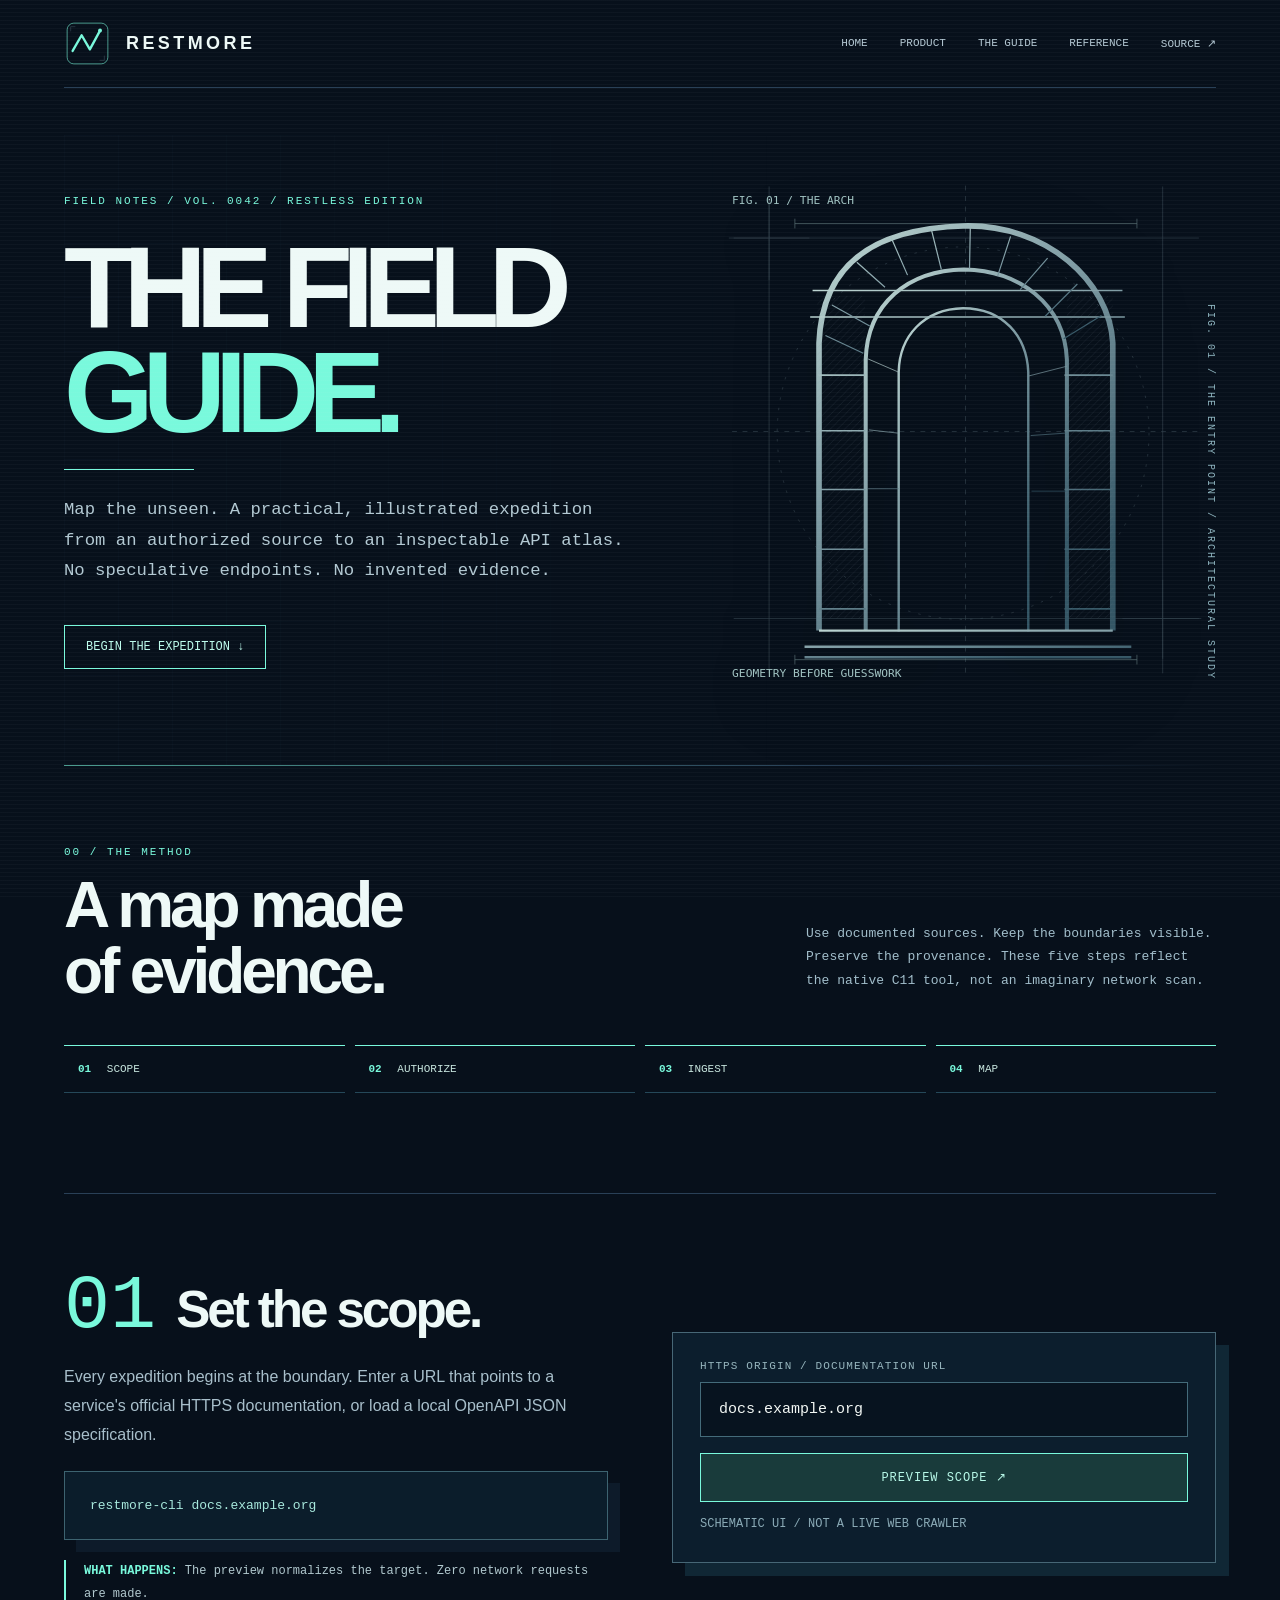
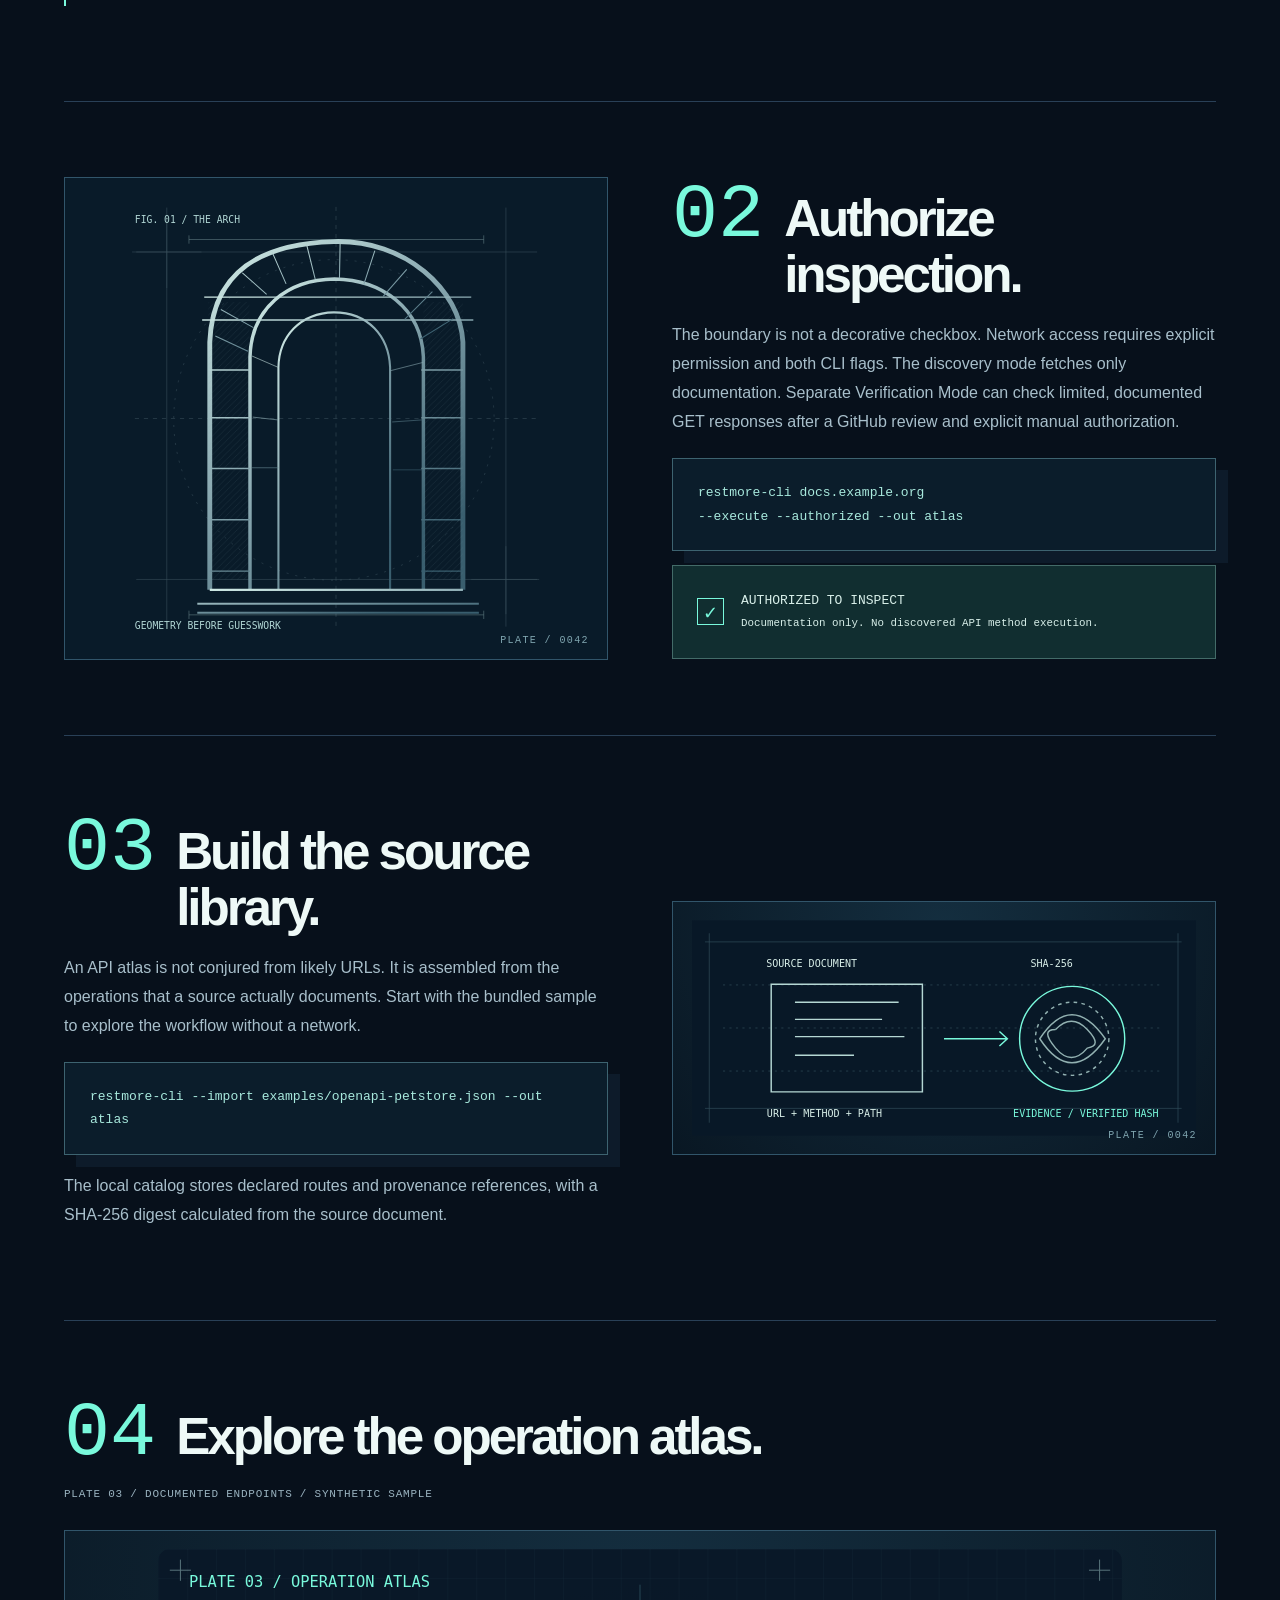
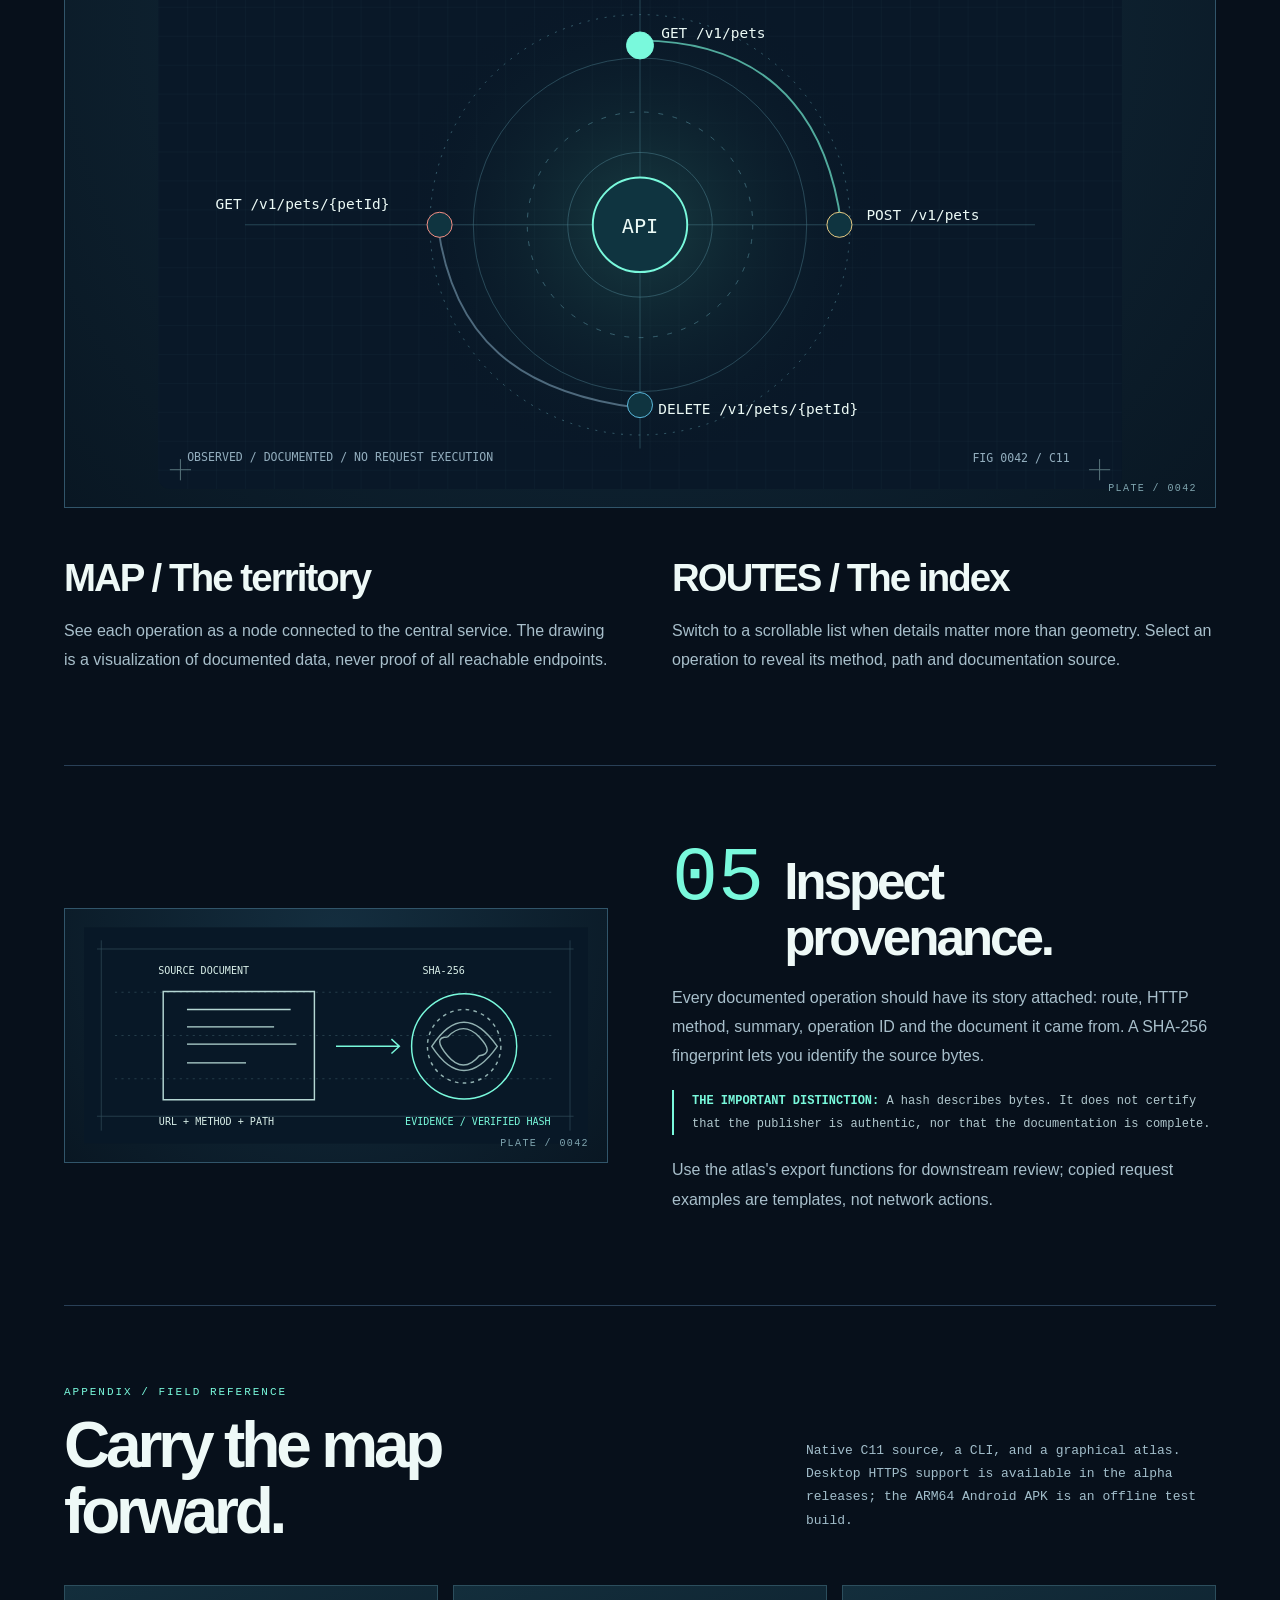
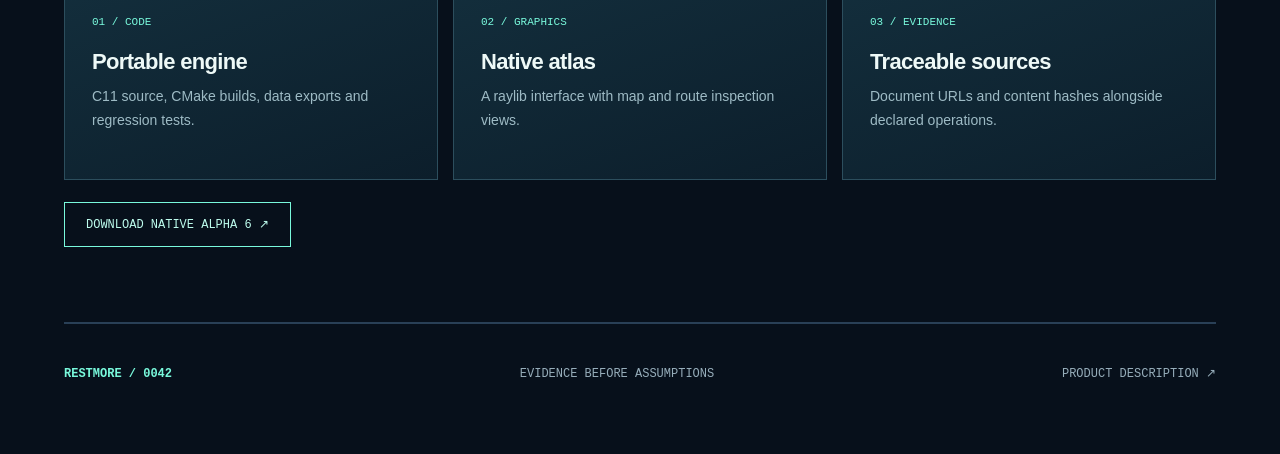
==== commit c84f9e15: "docs: prepare Verification Edition alpha 6 product links and truthful capabilities" ====
--- a/docs/field-guide.html
+++ b/docs/field-guide.html
@@ -9,5 +9,5 @@
 <section class="editorial-section" id="ingest"><div class="editorial-grid"><div class="editorial-copy"><div class="editorial-step-title"><span class="step-no">03</span><h2>Build the source library.</h2></div><p>An API atlas is not conjured from likely URLs. It is assembled from the operations that a source actually documents. Start with the bundled sample to explore the workflow without a network.</p><div class="editorial-code"><code>restmore-cli --import examples/openapi-petstore.json --out atlas</code></div><p>The local catalog stores declared routes and provenance references, with a SHA-256 digest calculated from the source document.</p></div><div class="editorial-plate"><img src="assets/evidence-ledger.svg" alt="Illustrated source-document ledger leading to a SHA-256 fingerprint."></div></div></section>
 <section class="editorial-section" id="atlas"><div class="editorial-step-title"><span class="step-no">04</span><h2>Explore the operation atlas.</h2></div><p class="editorial-caption">PLATE 03 / DOCUMENTED ENDPOINTS / SYNTHETIC SAMPLE</p><div class="editorial-plate full"><img src="assets/atlas-plate.svg" alt="Schematic orbital operation atlas containing four documented petstore routes."></div><div class="editorial-grid" style="margin-top:35px"><div class="editorial-copy"><h3>MAP / The territory</h3><p>See each operation as a node connected to the central service. The drawing is a visualization of documented data, never proof of all reachable endpoints.</p></div><div class="editorial-copy"><h3>ROUTES / The index</h3><p>Switch to a scrollable list when details matter more than geometry. Select an operation to reveal its method, path and documentation source.</p></div></div></section>
 <section class="editorial-section" id="evidence"><div class="editorial-grid"><div class="editorial-plate"><img src="assets/evidence-ledger.svg" alt="Line-drawn provenance ledger showing a source document connected to its hash."></div><div class="editorial-copy"><div class="editorial-step-title"><span class="step-no">05</span><h2>Inspect provenance.</h2></div><p>Every documented operation should have its story attached: route, HTTP method, summary, operation ID and the document it came from. A SHA-256 fingerprint lets you identify the source bytes.</p><div class="editorial-note"><b>THE IMPORTANT DISTINCTION:</b> A hash describes bytes. It does not certify that the publisher is authentic, nor that the documentation is complete.</div><p>Use the atlas's export functions for downstream review; copied request examples are templates, not network actions.</p></div></div></section>
-<section class="editorial-section" id="reference"><div class="editorial-section-header"><div><span class="editorial-eyebrow">APPENDIX / FIELD REFERENCE</span><h2>Carry the map<br>forward.</h2></div><p>Native C11 source, a CLI, and a graphical atlas. Desktop HTTPS support is available in the alpha releases; the ARM64 Android APK is an offline test build.</p></div><div class="editorial-columns"><article class="editorial-feature"><span>01 / CODE</span><h3>Portable engine</h3><p>C11 source, CMake builds, data exports and regression tests.</p></article><article class="editorial-feature"><span>02 / GRAPHICS</span><h3>Native atlas</h3><p>A raylib interface with map and route inspection views.</p></article><article class="editorial-feature"><span>03 / EVIDENCE</span><h3>Traceable sources</h3><p>Document URLs and content hashes alongside declared operations.</p></article></div><a href="https://github.com/bspippi1337/restmore/releases/tag/v0.1.0-alpha.5" class="editorial-link">DOWNLOAD NATIVE ALPHA 5 ↗</a></section></main>
+<section class="editorial-section" id="reference"><div class="editorial-section-header"><div><span class="editorial-eyebrow">APPENDIX / FIELD REFERENCE</span><h2>Carry the map<br>forward.</h2></div><p>Native C11 source, a CLI, and a graphical atlas. Desktop HTTPS support is available in the alpha releases; the ARM64 Android APK is an offline test build.</p></div><div class="editorial-columns"><article class="editorial-feature"><span>01 / CODE</span><h3>Portable engine</h3><p>C11 source, CMake builds, data exports and regression tests.</p></article><article class="editorial-feature"><span>02 / GRAPHICS</span><h3>Native atlas</h3><p>A raylib interface with map and route inspection views.</p></article><article class="editorial-feature"><span>03 / EVIDENCE</span><h3>Traceable sources</h3><p>Document URLs and content hashes alongside declared operations.</p></article></div><a href="https://github.com/bspippi1337/restmore/releases/tag/v0.1.0-alpha.6" class="editorial-link">DOWNLOAD NATIVE ALPHA 6 ↗</a></section></main>
 <footer class="editorial-footer"><strong>RESTMORE / 0042</strong><span>EVIDENCE BEFORE ASSUMPTIONS</span><a href="product.html">PRODUCT DESCRIPTION ↗</a></footer></div></body></html>
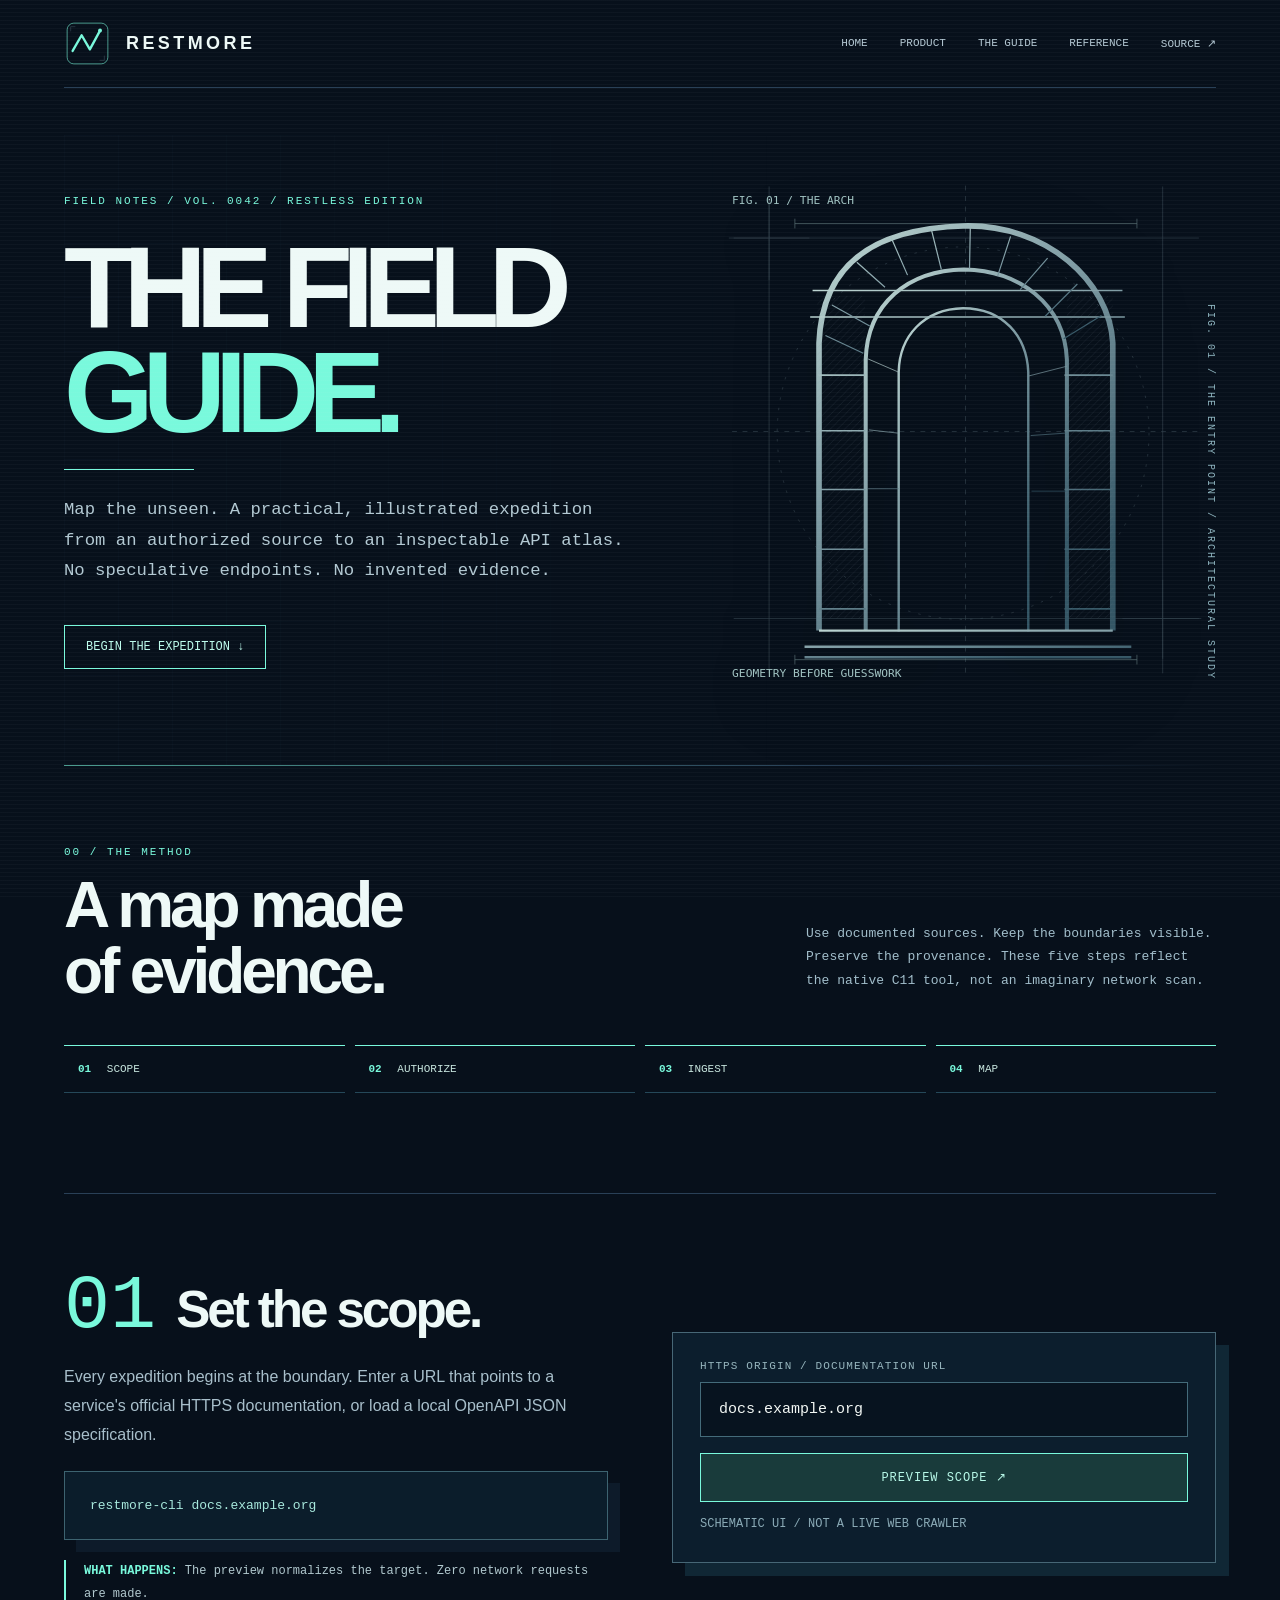
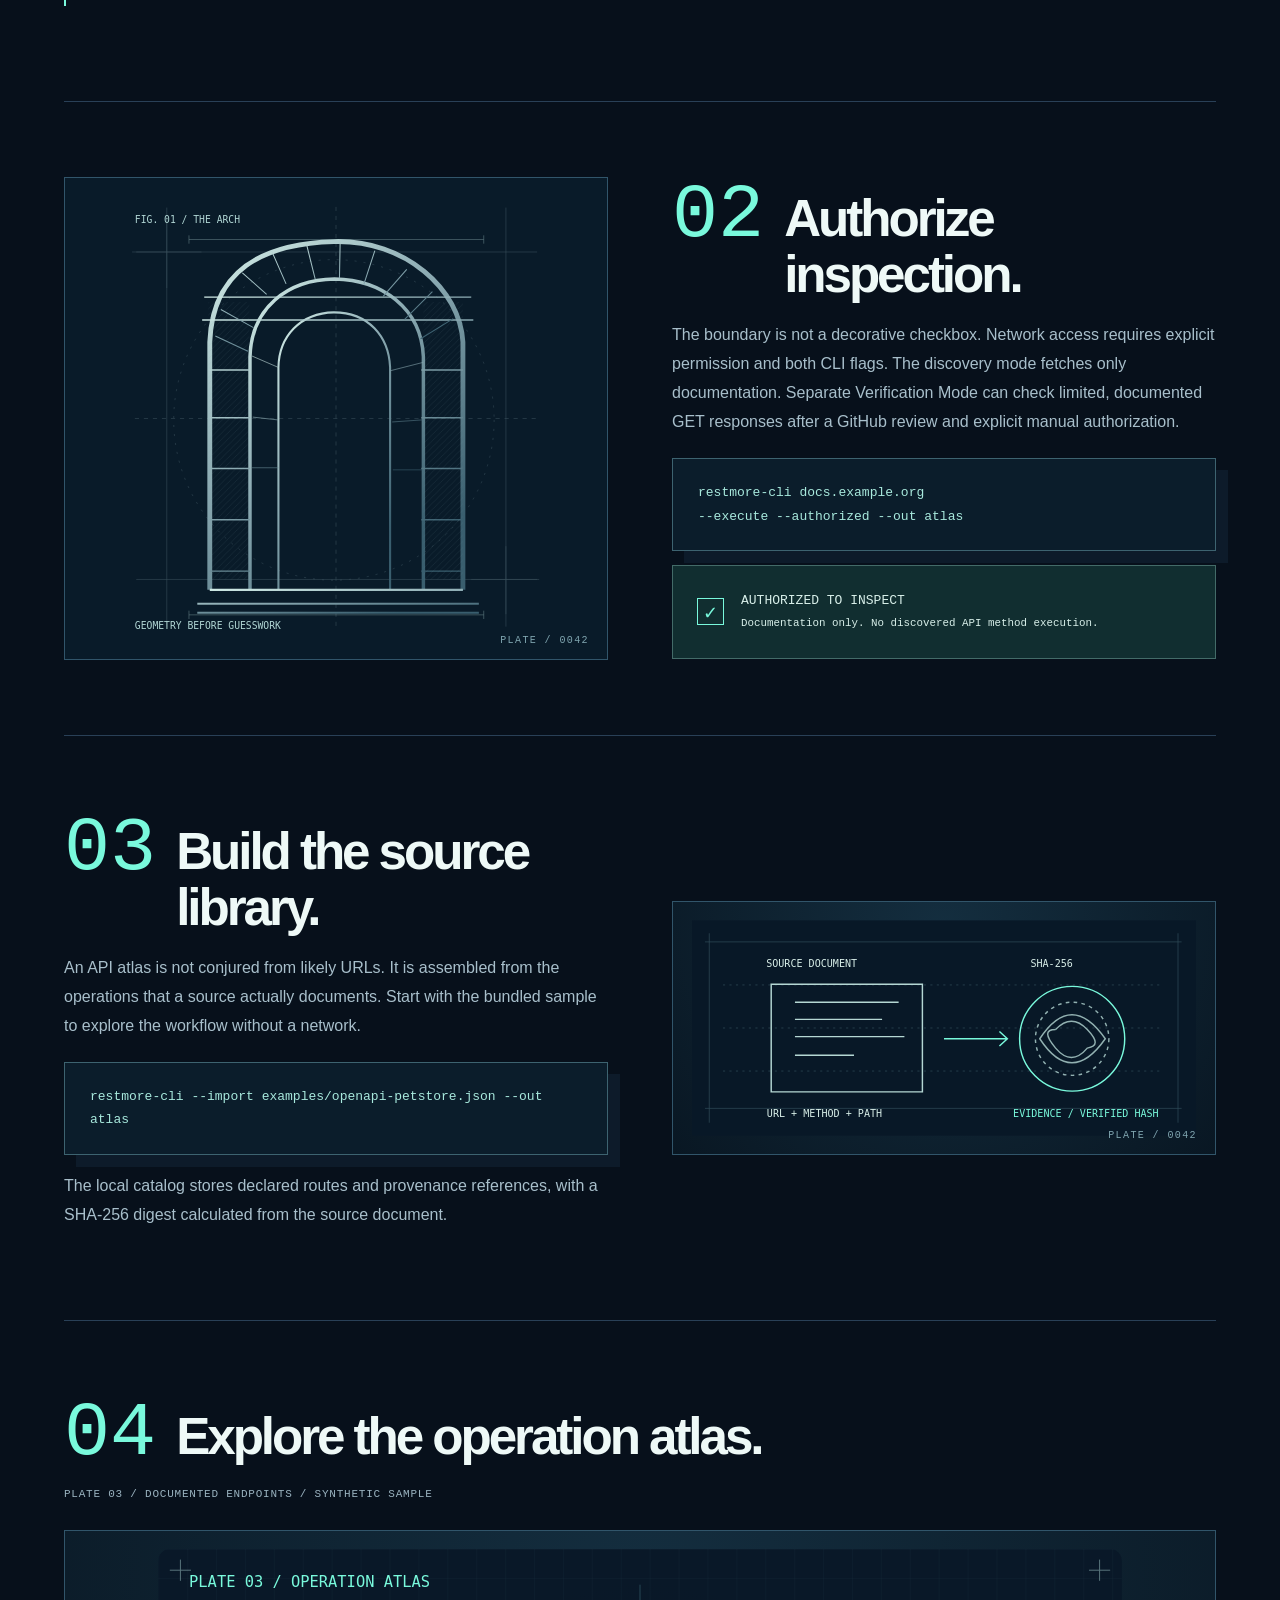
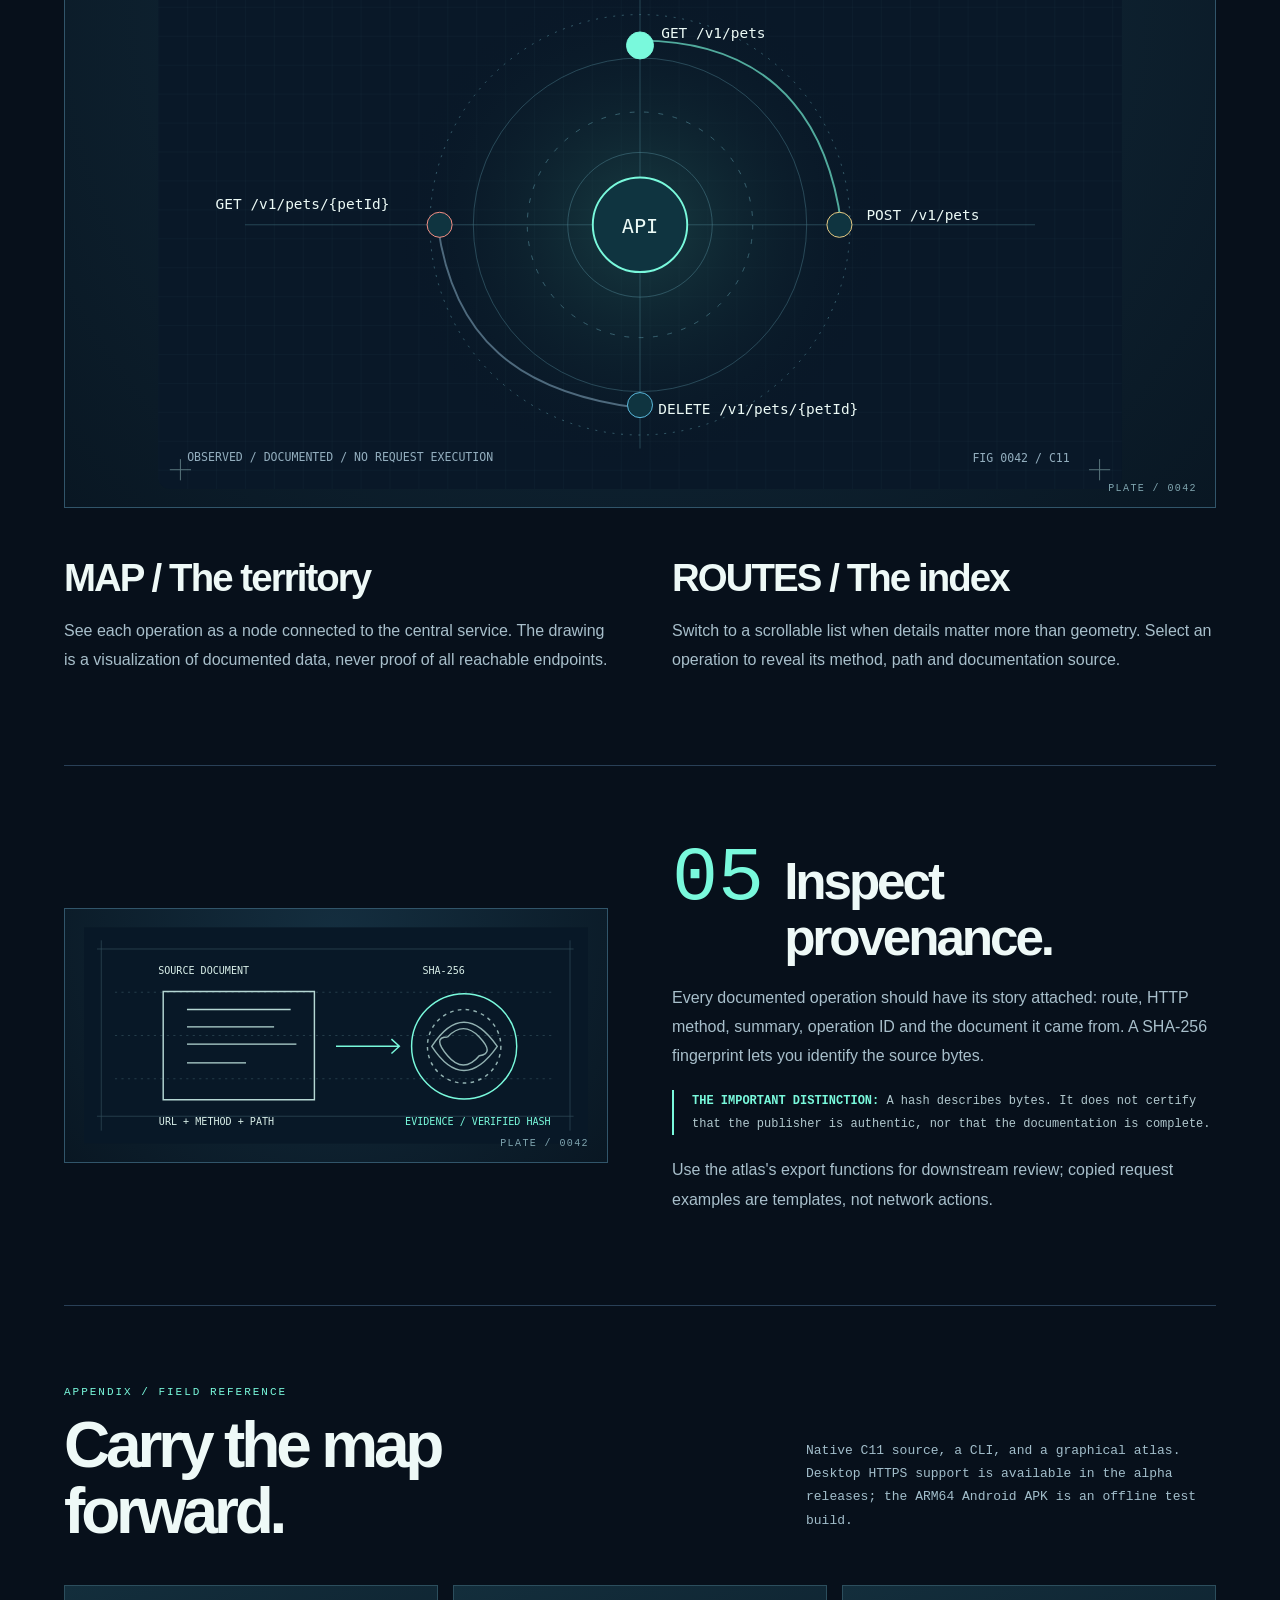
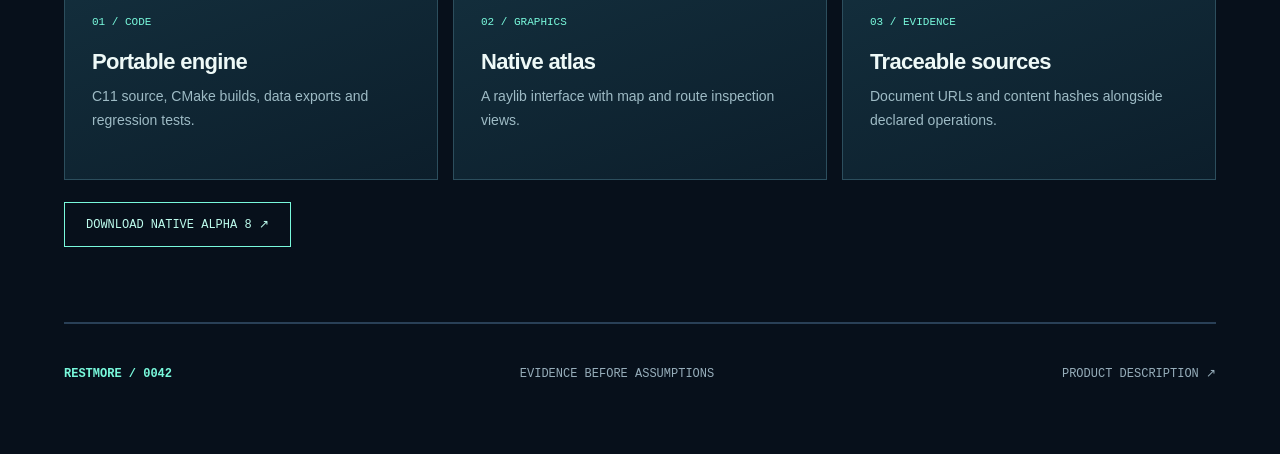
==== commit 791d0ae5: "docs: update illustrated guides to OPS 42 Alpha 8" ====
--- a/docs/field-guide.html
+++ b/docs/field-guide.html
@@ -9,5 +9,5 @@
 <section class="editorial-section" id="ingest"><div class="editorial-grid"><div class="editorial-copy"><div class="editorial-step-title"><span class="step-no">03</span><h2>Build the source library.</h2></div><p>An API atlas is not conjured from likely URLs. It is assembled from the operations that a source actually documents. Start with the bundled sample to explore the workflow without a network.</p><div class="editorial-code"><code>restmore-cli --import examples/openapi-petstore.json --out atlas</code></div><p>The local catalog stores declared routes and provenance references, with a SHA-256 digest calculated from the source document.</p></div><div class="editorial-plate"><img src="assets/evidence-ledger.svg" alt="Illustrated source-document ledger leading to a SHA-256 fingerprint."></div></div></section>
 <section class="editorial-section" id="atlas"><div class="editorial-step-title"><span class="step-no">04</span><h2>Explore the operation atlas.</h2></div><p class="editorial-caption">PLATE 03 / DOCUMENTED ENDPOINTS / SYNTHETIC SAMPLE</p><div class="editorial-plate full"><img src="assets/atlas-plate.svg" alt="Schematic orbital operation atlas containing four documented petstore routes."></div><div class="editorial-grid" style="margin-top:35px"><div class="editorial-copy"><h3>MAP / The territory</h3><p>See each operation as a node connected to the central service. The drawing is a visualization of documented data, never proof of all reachable endpoints.</p></div><div class="editorial-copy"><h3>ROUTES / The index</h3><p>Switch to a scrollable list when details matter more than geometry. Select an operation to reveal its method, path and documentation source.</p></div></div></section>
 <section class="editorial-section" id="evidence"><div class="editorial-grid"><div class="editorial-plate"><img src="assets/evidence-ledger.svg" alt="Line-drawn provenance ledger showing a source document connected to its hash."></div><div class="editorial-copy"><div class="editorial-step-title"><span class="step-no">05</span><h2>Inspect provenance.</h2></div><p>Every documented operation should have its story attached: route, HTTP method, summary, operation ID and the document it came from. A SHA-256 fingerprint lets you identify the source bytes.</p><div class="editorial-note"><b>THE IMPORTANT DISTINCTION:</b> A hash describes bytes. It does not certify that the publisher is authentic, nor that the documentation is complete.</div><p>Use the atlas's export functions for downstream review; copied request examples are templates, not network actions.</p></div></div></section>
-<section class="editorial-section" id="reference"><div class="editorial-section-header"><div><span class="editorial-eyebrow">APPENDIX / FIELD REFERENCE</span><h2>Carry the map<br>forward.</h2></div><p>Native C11 source, a CLI, and a graphical atlas. Desktop HTTPS support is available in the alpha releases; the ARM64 Android APK is an offline test build.</p></div><div class="editorial-columns"><article class="editorial-feature"><span>01 / CODE</span><h3>Portable engine</h3><p>C11 source, CMake builds, data exports and regression tests.</p></article><article class="editorial-feature"><span>02 / GRAPHICS</span><h3>Native atlas</h3><p>A raylib interface with map and route inspection views.</p></article><article class="editorial-feature"><span>03 / EVIDENCE</span><h3>Traceable sources</h3><p>Document URLs and content hashes alongside declared operations.</p></article></div><a href="https://github.com/bspippi1337/restmore/releases/tag/v0.1.0-alpha.6" class="editorial-link">DOWNLOAD NATIVE ALPHA 6 ↗</a></section></main>
+<section class="editorial-section" id="reference"><div class="editorial-section-header"><div><span class="editorial-eyebrow">APPENDIX / FIELD REFERENCE</span><h2>Carry the map<br>forward.</h2></div><p>Native C11 source, a CLI, and a graphical atlas. Desktop HTTPS support is available in the alpha releases; the ARM64 Android APK is an offline test build.</p></div><div class="editorial-columns"><article class="editorial-feature"><span>01 / CODE</span><h3>Portable engine</h3><p>C11 source, CMake builds, data exports and regression tests.</p></article><article class="editorial-feature"><span>02 / GRAPHICS</span><h3>Native atlas</h3><p>A raylib interface with map and route inspection views.</p></article><article class="editorial-feature"><span>03 / EVIDENCE</span><h3>Traceable sources</h3><p>Document URLs and content hashes alongside declared operations.</p></article></div><a href="https://github.com/bspippi1337/restmore/releases/tag/v0.1.0-alpha.8" class="editorial-link">DOWNLOAD NATIVE ALPHA 8 ↗</a></section></main>
 <footer class="editorial-footer"><strong>RESTMORE / 0042</strong><span>EVIDENCE BEFORE ASSUMPTIONS</span><a href="product.html">PRODUCT DESCRIPTION ↗</a></footer></div></body></html>
--- a/docs/style.css
+++ b/docs/style.css
@@ -101,3 +101,25 @@
 .verify-note a{color:#79f9dc;text-decoration:underline;text-underline-offset:5px}
 @media(max-width:1100px){.verify-steps{grid-template-columns:repeat(2,minmax(0,1fr))}.verify-steps article{min-height:195px}}
 @media(max-width:600px){.verify-steps{grid-template-columns:1fr}.verify-steps article{min-height:160px}.verify-steps h3{margin:19px 0 8px}}
+
+/* OPS 42 native-linked field desk: never use color to fake live authority. */
+:root{--bg:#091510;--pane:#142920;--mint:#a9f0b4;--dim:#a8bba9;--line:#355740;--text:#edf5e9}
+body{background:var(--bg)}.header{background:#0c1c15;border-bottom-color:#406346}
+.hero{background:radial-gradient(ellipse at 87% 45%,#213d2c 0%,#0b2019 45%,#091510 100%)}
+.hero p{color:#bacdbf}.hero-meta{color:#91b399}
+.orbit{border-color:#6d9c6d7a}.center{box-shadow:0 0 70px #91dd8532,0 0 0 16px #91dd850c;background:radial-gradient(circle at 45% 40%,#17382a,#081c14)}
+.version{border-color:#5c8d62}.orbital{background-image:linear-gradient(transparent calc(50% - 1px),#59795a32 50%,transparent calc(50% + 1px)),linear-gradient(90deg,transparent calc(50% - 1px),#59795a32 50%,transparent calc(50% + 1px))}
+.ops42-site{background:linear-gradient(145deg,#11271b,#06120e);border-top:1px solid #54745b;border-bottom:1px solid #54745b;padding:95px clamp(22px,7vw,125px)}
+.ops42-site-intro{display:grid;grid-template-columns:1.2fr .8fr;gap:50px;align-items:end;margin-bottom:35px}
+.ops42-site-intro h2{font-size:clamp(42px,5.9vw,78px);line-height:1.03;letter-spacing:-.065em;margin:16px 0}
+.ops42-site-intro p{max-width:570px;color:#b5cab9;font:14px/1.9 var(--mono);margin-bottom:23px}
+.ops42-site-status{border:1px solid #567e60;padding:30px;background:#0c1d14;display:flex;flex-direction:column;gap:7px}
+.ops42-site-status span{color:#a5c7a7;font:10px var(--mono);letter-spacing:.11em}
+.ops42-site-status strong{color:#ddf8d7;font:clamp(17px,2vw,23px) var(--mono);margin:2px 0 14px}
+.ops42-site-status strong:first-of-type{color:#f2c783}
+.ops42-site-illustration{display:block;border:1px solid #54715b;padding:9px;background:#07150f;box-shadow:0 24px 70px #0008;transition:border-color .15s}
+.ops42-site-illustration:hover{border-color:var(--mint)}.ops42-site-illustration img{width:100%;display:block;height:auto}
+.ops42-site-foot{display:flex;justify-content:space-between;gap:18px;flex-wrap:wrap;margin-top:20px;color:#9eba9e;font:10px var(--mono);letter-spacing:.1em}
+.ops42-site-foot span{color:var(--mint)}
+@media(max-width:750px){.ops42-site{padding:63px 22px}.ops42-site-intro{grid-template-columns:1fr}.ops42-site-status{padding:22px}}
+@media(prefers-reduced-motion:reduce){.ops42-site-illustration{transition:none}}
